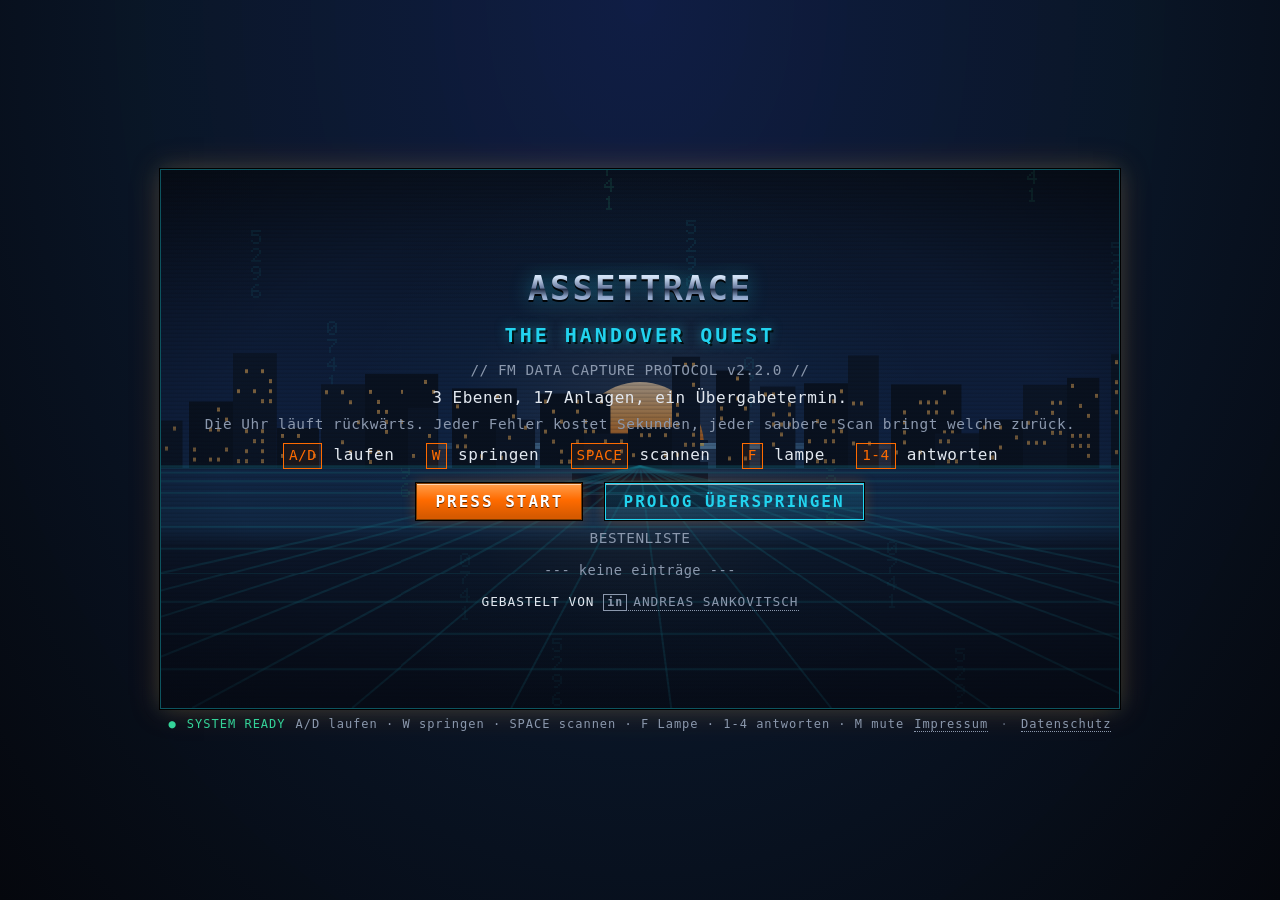
==== index.html @ a07d8568 "feat: Y2K-Restyle — Aufloesung, Fog, Glows, Chrome-Titel, Trance-Sound (2.2.0) Vom 1988- zum 1999-Lo" ====
<!DOCTYPE html>
<html lang="de">
<head>
  <meta charset="UTF-8" />
  <meta name="viewport" content="width=device-width, initial-scale=1.0, maximum-scale=1.0, user-scalable=no" />
  <meta name="description" content="AssetTrace: The Handover Quest - Retro-Arcade zum Handover Gap im Facility Management. Typenschilder, Prüffristen, DIN 276, ESG - gegen die Uhr." />
  <title>AssetTrace: The Handover Quest</title>

  <!-- ══════════════════════════════════════════════════════════════════════
       HIER EINTRAGEN, BEVOR DAS SPIEL ONLINE GEHT
       ──────────────────────────────────────────────────────────────────────
       1. ASSETTRACE_LANDING  Ziel des "ASSETTRACE LIVE ANSEHEN"-Buttons im
          Abschlussbildschirm. Das ist der einzige Conversion-Punkt des ganzen
          Spiels — steht hier die Beispiel-Domain, verpufft die Kampagne.
       2. OG_URL unten        die öffentliche Adresse des Spiels (für Vorschau-
          karten in LinkedIn/Slack/WhatsApp).
       ══════════════════════════════════════════════════════════════════════ -->
  <script>
    window.ASSETTRACE_LANDING = "https://assettrace.example.com";  // ← ÄNDERN
    // Optional: Analytics-Endpunkt, der alle Spielereignisse per POST bekommt.
    // window.ASSETTRACE_API = "https://api.deine-domain.de/v1/game/events";
  </script>

  <!-- Vorschaukarte beim Teilen (LinkedIn, Slack, WhatsApp, X) -->
  <meta property="og:type" content="website" />
  <meta property="og:site_name" content="AssetTrace" />
  <meta property="og:title" content="AssetTrace: The Handover Quest" />
  <meta property="og:description" content="Typenschilder im Dunkeln, verbaute Anlagen, DIN 276 unter Zeitdruck — das Retro-Arcade-Spiel zum Handover Gap im Facility Management." />
  <meta property="og:image" content="og-image.png" />
  <meta property="og:image:width" content="1200" />
  <meta property="og:image:height" content="630" />
  <meta property="og:locale" content="de_DE" />
  <meta name="twitter:card" content="summary_large_image" />
  <meta name="twitter:title" content="AssetTrace: The Handover Quest" />
  <meta name="twitter:description" content="Schaffst du die Übergabe, bevor der Termin dich schafft? 3 Ebenen, 17 Anlagen, eine Uhr, die rückwärts läuft." />
  <meta name="twitter:image" content="og-image.png" />
  <!-- Favicon als Inline-SVG: keine zusätzliche Datei, kein zusätzlicher Request,
       scharf in jeder Größe. Synthwave-Sonne über dem Raster, wie im Titelbild. -->
  <link rel="icon" href="data:image/svg+xml,%3Csvg xmlns='http://www.w3.org/2000/svg' viewBox='0 0 32 32'%3E%3Crect width='32' height='32' rx='6' fill='%230B192C'/%3E%3Cpath d='M6 19a10 10 0 0 1 20 0z' fill='%23FF6B00'/%3E%3Cg fill='%230B192C'%3E%3Crect x='6' y='13' width='20' height='1'/%3E%3Crect x='6' y='15.5' width='20' height='1.5'/%3E%3C/g%3E%3Cg stroke='%2322D3EE' stroke-width='1.4' fill='none'%3E%3Cpath d='M4 22h24'/%3E%3Cpath d='M8 26h4M20 26h4'/%3E%3C/g%3E%3C/svg%3E" />
  <meta name="theme-color" content="#0B192C" />

  <!-- Der Versionsparameter ist nur noch ein Sicherheitsnetz, nicht mehr die
       eigentliche Absicherung: nginx lässt bundle.js und style.css seit v2.0.1 bei
       jedem Aufruf per ETag gegenprüfen (siehe nginx.conf). Vorher waren sie ein
       Jahr lang `immutable` — und genau einmal vergessen, das ?v= mitzuziehen,
       reichte, damit wiederkehrende Besucher dauerhaft die alte Fassung sahen.
       Mitzählen schadet trotzdem nicht: es macht einen Release im Netzwerk-Tab
       sichtbar und umgeht notfalls einen bereits vergifteten Cache-Eintrag. -->
  <link rel="stylesheet" href="style.css?v=2.2.0" />
  <!-- No external fonts: built-in monospace mimics 8-bit terminal feel (zero runtime CDN requests). -->
</head>
<body>
  <!--
    AssetTrace: The Handover Quest  v2.0
    Embeddable, dependency-free retro arcade game (late-90s / Y2K look).

    URL params supported:
      ?utm_source=linkedin&utm_campaign=handover
      ?hs=0       -> reset local highscore
      ?debug=1    -> console event log + window.AssetTrace._dev
      ?api=<url>  -> POST analytics endpoint
  -->

  <div id="at-game-root">
    <div id="at-stage">
      <canvas id="at-canvas" width="960" height="540" aria-label="AssetTrace The Handover Quest game"></canvas>

      <!-- CRT scanline + vignette overlay -->
      <div id="at-crt-overlay" aria-hidden="true"></div>

      <!-- HUD -->
      <div id="at-hud" class="at-hud" aria-live="polite">
        <div class="at-hud-cell"><span class="at-label">EBENE</span><span id="at-level">01/03</span></div>
        <div class="at-hud-cell"><span class="at-label">SCORE</span><span id="at-score">000000</span></div>
        <div class="at-hud-cell"><span class="at-label">DATEN</span><span id="at-data">0/17</span></div>
        <div class="at-hud-cell"><span class="at-label">QUALITÄT</span><span id="at-qual">100%</span></div>
        <div class="at-hud-cell at-hud-cell--time"><span class="at-label">ÜBERGABE IN</span><span id="at-time">0:00</span></div>
      </div>

      <!-- Full-screen overlays (title / briefing / task / report) -->
      <div id="at-overlay" class="at-overlay at-overlay--visible">
        <div class="at-panel" id="at-panel-content"><!-- filled by JS --></div>
      </div>

      <!-- Touch controls (auto-shown on touch devices) -->
      <div id="at-touch" class="at-touch" aria-hidden="true">
        <div class="at-dpad">
          <div class="at-tgroup">
            <button class="at-tbtn" data-key="left" aria-label="Nach links">&#9664;</button>
            <button class="at-tbtn" data-key="right" aria-label="Nach rechts">&#9654;</button>
          </div>
          <div class="at-tgroup">
            <button class="at-tbtn at-tbtn--lamp" data-key="lamp" aria-label="Lampe">&#128161;</button>
            <button class="at-tbtn" data-key="jump" aria-label="Springen">&#9650;</button>
            <button class="at-tbtn at-tbtn--scan" data-key="scan" aria-label="Scannen">SCAN</button>
          </div>
        </div>
      </div>
    </div>

    <div id="at-footer" class="at-footer">
      <span class="at-blink">&#9679;</span>
      <span id="at-status">SYSTEM READY</span>
      <span class="at-footer-hint">A/D laufen &middot; W springen &middot; SPACE scannen &middot; F Lampe &middot; 1-4 antworten &middot; M mute</span>
      <!--
        Pflichtangaben. Die Seite ist trotz Spielcharakter geschäftsmäßig im Sinne
        von § 5 DDG: sie bewirbt ein Produkt, trägt einen CTA auf die Produktseite
        und wertet UTM-Kampagnenparameter aus. Deshalb hier, in der Fußzeile —
        sichtbar in jedem Spielzustand, nicht hinter einem Menü ("ständig verfügbar
        und unmittelbar erreichbar"). Absichtlich NICHT im mobilen Media-Query
        ausgeblendet, anders als die Steuerungshinweise.
      -->
      <span class="at-legal">
        <a href="https://bau-rockstars.de/impressum/" target="_blank" rel="noopener noreferrer">Impressum</a>
        <span class="at-legal-sep">&middot;</span>
        <a href="https://bau-rockstars.de/datenschutzerklaerung/" target="_blank" rel="noopener noreferrer">Datenschutz</a>
      </span>
    </div>
  </div>

  <script src="bundle.js?v=2.2.0"></script>
</body>
</html>
---- style.css ----
/* ============================================================
   AssetTrace: The Handover Quest  -  Y2K / late-90s styling
   Palette: #0B192C / #1E3A8A (deep blues), #FF6B00 (orange),
   chrome gradients, glass panels, thin cyan codec frames
   ============================================================ */

:root {
  --at-bg:        #0B192C;
  --at-bg2:       #1E3A8A;
  --at-orange:    #FF6B00;
  --at-orange-d:  #C24E00;
  --at-cyan:      #22D3EE;
  --at-green:     #34D399;
  --at-red:       #EF4444;
  --at-text:      #E2E8F0;
  --at-dim:       #8b98ad;
  --at-chrome:    linear-gradient(180deg, #ffffff 0%, #cfe0f5 28%, #6d7fa3 48%,
                                  #243049 52%, #8fa5c9 66%, #e8f1ff 100%);
  --at-chamfer:   polygon(6px 0, 100% 0, 100% calc(100% - 6px),
                          calc(100% - 6px) 100%, 0 100%, 0 6px);
  --at-pixel:     Consolas, "DejaVu Sans Mono", "Liberation Mono", Menlo,
                  "Lucida Console", monospace;
}

* { box-sizing: border-box; }

html, body {
  margin: 0;
  padding: 0;
  background: #05070D;
  color: var(--at-text);
  font-family: var(--at-pixel);
  overflow: hidden;
  height: 100%;
  /* The retro pixel look now comes from the real bitmap font on the canvas, so the
     DOM panels are allowed to be smooth and readable instead of hard-aliased. */
  -webkit-font-smoothing: antialiased;
  text-rendering: optimizeLegibility;
  -webkit-tap-highlight-color: transparent;
  user-select: none;
  -webkit-user-select: none;
}

#at-game-root {
  position: fixed;
  inset: 0;
  display: flex;
  flex-direction: column;
  align-items: center;
  justify-content: center;
  gap: 8px;
  padding: 8px;
  background:
    radial-gradient(ellipse at 50% 0%, rgba(30, 58, 138, 0.45) 0%, rgba(11, 25, 44, 0.85) 55%, #05070D 100%);
}

/* ---- Stage / canvas wrapper ---- */
#at-stage {
  position: relative;
  width: min(96vw, 96vh * (480 / 270));
  aspect-ratio: 480 / 270;
  max-width: 960px;
  background: #000;
  border: 1px solid rgba(34, 211, 238, 0.4);
  box-shadow:
    0 0 0 1px #000,
    0 0 28px rgba(255, 107, 0, 0.25),
    0 0 18px rgba(34, 211, 238, 0.15),
    inset 0 0 32px rgba(0, 0, 0, 0.8);
  overflow: hidden;
}

#at-canvas {
  display: block;
  width: 100%;
  height: 100%;
  image-rendering: pixelated;
  image-rendering: crisp-edges;
  background: var(--at-bg);
}

/* CRT scanlines + vignette — late-CRT: finer, gentler, the glow comes from
   the canvas itself now */
#at-crt-overlay {
  position: absolute;
  inset: 0;
  pointer-events: none;
  background:
    repeating-linear-gradient(
      to bottom,
      rgba(0, 0, 0, 0) 0px,
      rgba(0, 0, 0, 0) 2px,
      rgba(0, 0, 0, 0.12) 3px,
      rgba(0, 0, 0, 0.12) 4px
    ),
    radial-gradient(ellipse at center, rgba(0,0,0,0) 62%, rgba(0,0,0,0.45) 100%);
  mix-blend-mode: multiply;
  z-index: 5;
}

/* ---- HUD ---- */
.at-hud {
  position: absolute;
  top: 6px; left: 6px; right: 6px;
  display: flex;
  justify-content: space-between;
  gap: 6px;
  font-size: clamp(9px, 2.3vw, 14px);
  font-weight: bold;
  letter-spacing: 0.5px;
  text-shadow: 1px 1px 0 #000, 0 0 8px rgba(34, 211, 238, 0.35);
  z-index: 6;
  pointer-events: none;
}
.at-hud-cell {
  background: linear-gradient(180deg, rgba(23, 44, 77, 0.85), rgba(9, 18, 34, 0.85));
  border: 1px solid rgba(34, 211, 238, 0.35);
  box-shadow: inset 0 1px 0 rgba(255, 255, 255, 0.14);
  clip-path: var(--at-chamfer);
  padding: 2px 6px;
  display: flex;
  flex-direction: column;
  align-items: center;
  min-width: 52px;
  line-height: 1.1;
}
.at-label { color: var(--at-cyan); font-size: 0.8em; font-weight: normal; }
#at-level, #at-score, #at-data, #at-qual, #at-time { color: var(--at-orange); font-weight: bold; }
.at-hud-cell--time { border-color: var(--at-orange); min-width: 68px; }

/* ---- Overlays (title / win / classification) ---- */
.at-overlay {
  position: absolute;
  inset: 0;
  display: none;
  align-items: center;
  justify-content: center;
  background: rgba(5, 7, 13, 0.86);
  z-index: 8;
  text-align: center;
  padding: 12px;
}
.at-overlay--visible { display: flex; }
/* Titel: der Scrim lässt die animierte Kulisse (Skyline, Sonne, Datenregen)
   durchscheinen — die Panels der Spielzustände bleiben dunkler. */
.at-overlay--title {
  background: linear-gradient(180deg, rgba(6, 11, 22, 0.28), rgba(6, 11, 22, 0.66));
}

.at-panel {
  max-width: 94%;
  font-size: clamp(11px, 2.8vw, 16px);
  line-height: 1.5;
  letter-spacing: 0.5px;
  /* Die Bühne ist starr 16:9, ihre Höhe hängt also an der Breite. Gemessen bei
     500 px Layoutbreite: Bühne 480x270, Panel 425x242 — der Titelinhalt braucht
     313 px. Ohne das hier wurde er oben und unten abgeschnitten, samt Titel und
     Startknopf. Horizontal gibt es keinen Überlauf (nachgemessen), overflow-x
     bleibt trotzdem hidden, damit overflow-y kein Scrollen quer erlaubt. */
  max-height: 100%;
  overflow-y: auto;
  overflow-x: hidden;
  overscroll-behavior: contain;
  min-width: 0;
}
.at-panel--title {
  background: linear-gradient(180deg, rgba(10, 20, 38, 0.72), rgba(6, 12, 24, 0.82));
  border: 1px solid rgba(34, 211, 238, 0.35);
  box-shadow: inset 0 1px 0 rgba(255, 255, 255, 0.10), 0 0 24px rgba(5, 10, 20, 0.6);
  clip-path: var(--at-chamfer);
  padding: 10px 18px;
}
.at-panel h1 {
  font-size: clamp(16px, 5.2vw, 34px);
  margin: 0 0 4px;
  letter-spacing: 2px;
  /* Y2K-Chrome: vertikaler Metallverlauf als Füllung plus wandernder Glanz */
  background-image:
    linear-gradient(110deg, transparent 30%, rgba(255, 255, 255, 0.85) 50%, transparent 70%),
    var(--at-chrome);
  background-size: 300% 100%, 100% 100%;
  background-position: 120% 0, 0 0;
  -webkit-background-clip: text;
  background-clip: text;
  color: transparent;
  filter: drop-shadow(0 2px 0 rgba(0, 0, 0, 0.9)) drop-shadow(0 0 10px rgba(34, 211, 238, 0.35));
  animation: at-chrome-sheen 3.4s linear infinite;
}
@supports not ((-webkit-background-clip: text) or (background-clip: text)) {
  .at-panel h1 { color: var(--at-orange); background: none; filter: none; }
}
.at-panel h2 {
  font-size: clamp(12px, 3.4vw, 20px);
  margin: 6px 0 10px;
  color: var(--at-cyan);
  letter-spacing: 3px;
  text-shadow: 0 0 12px rgba(34, 211, 238, 0.5), 2px 2px 0 #000;
}
.at-panel p { margin: 4px 0; color: var(--at-text); }
.at-panel .at-dim { color: var(--at-dim); font-size: 0.9em; }
.at-panel .at-orange { color: var(--at-orange); }
.at-panel .at-green  { color: var(--at-green); }
.at-panel .at-cyan   { color: var(--at-cyan); }
.at-panel .at-red    { color: var(--at-red); }
.at-panel .at-yellow { color: #FACC15; }
.at-tiny { font-size: 0.85em; line-height: 1.45; }
.at-h1-fail { color: var(--at-red) !important; }

/* Long panels: the content scrolls, the action row stays pinned. Without this the
   "next" button and the CTA slip below the fold of a 16:9 stage on small windows. */
.at-panel--task { max-height: 100%; overflow-y: auto; overscroll-behavior: contain; }
.at-panel--report {
  max-height: 100%;
  display: flex;
  flex-direction: column;
  width: 100%;
}
.at-rep-body {
  flex: 1 1 auto;
  min-height: 0;
  overflow-y: auto;
  overscroll-behavior: contain;
  padding-right: 4px;
}
.at-rep-foot {
  flex: 0 0 auto;
  border-top: 1px solid var(--at-orange-d);
  margin-top: 6px;
  padding-top: 2px;
}
.at-rep-foot .at-btn { margin-top: 8px; }
.at-rep-body::-webkit-scrollbar { width: 6px; }
.at-rep-body::-webkit-scrollbar-thumb { background: var(--at-orange-d); }
.at-rep-body::-webkit-scrollbar-track { background: rgba(255,255,255,0.05); }

.at-keys {
  display: inline-block;
  border: 1px solid var(--at-orange);
  padding: 1px 5px;
  margin: 0 1px;
  color: var(--at-orange);
  background: rgba(255, 107, 0, 0.08);
  font-size: 0.9em;
}

.at-btn {
  font-family: var(--at-pixel);
  font-size: clamp(11px, 3vw, 16px);
  letter-spacing: 2px;
  color: #fff;
  text-shadow: 0 1px 0 rgba(0, 0, 0, 0.6);
  background: linear-gradient(180deg, #FF9E4A 0%, #FF6B00 45%, #D65A00 92%);
  border: 1px solid #7A3A00;
  box-shadow:
    0 0 0 1px #000,
    0 0 14px rgba(255, 107, 0, 0.30),
    inset 0 1px 0 rgba(255, 255, 255, 0.55);
  padding: 8px 18px;
  margin: 10px 6px 0;
  cursor: pointer;
  text-transform: uppercase;
  font-weight: bold;
  transition: filter 0.08s, box-shadow 0.08s;
  text-decoration: none;          /* the CTA is an <a> — no underline */
  display: inline-block;
}
.at-btn:hover {
  filter: brightness(1.18);
  box-shadow:
    0 0 0 1px #000,
    0 0 22px rgba(255, 150, 60, 0.55),
    inset 0 1px 0 rgba(255, 255, 255, 0.6);
}
.at-btn:active { transform: translateY(1px); }
.at-btn--start { animation: at-pulse 1.15s ease-in-out infinite; }
.at-btn--ghost {
  background: linear-gradient(180deg, rgba(34, 211, 238, 0.14), rgba(34, 211, 238, 0.05));
  color: var(--at-cyan);
  text-shadow: none;
  border-color: var(--at-cyan);
}
.at-btn--ghost:hover { filter: brightness(1.3); box-shadow: 0 0 0 1px #000, 0 0 16px rgba(34, 211, 238, 0.4); }

/* ============================================================
   Knowledge-task terminal (DIN 276 / Zähler / Prüffrist / ESG)
   Codec frame: thin cyan border, corner brackets, scan grid
   ============================================================ */
.at-terminal {
  position: relative;
  border: 1px solid rgba(34, 211, 238, 0.45);
  background:
    linear-gradient(180deg, rgba(13, 28, 50, 0.97), rgba(9, 18, 34, 0.97)),
    repeating-linear-gradient(0deg, rgba(34, 211, 238, 0.04) 0 1px, transparent 1px 3px);
  padding: 8px 12px 10px;
  box-shadow: inset 0 1px 0 rgba(255, 255, 255, 0.08);
  text-align: left;
}
.at-terminal::before, .at-terminal::after {
  content: "";
  position: absolute;
  width: 10px; height: 10px;
  border: 2px solid var(--at-cyan);
  filter: drop-shadow(0 0 4px rgba(34, 211, 238, 0.6));
}
.at-terminal::before { top: -2px; left: -2px; border-right: 0; border-bottom: 0; }
.at-terminal::after  { bottom: -2px; right: -2px; border-left: 0; border-top: 0; }
.at-term-head { font-size: 0.85em; margin-bottom: 3px; }
.at-terminal h2 { margin: 2px 0 6px; text-align: left; }
.at-ask { margin: 8px 0 6px !important; color: var(--at-orange) !important; }

/* AI-extracted nameplate fields */
.at-fields {
  display: grid;
  grid-template-columns: 1fr 1fr;
  gap: 1px 14px;
  font-size: 0.9em;
  border-left: 2px solid var(--at-cyan);
  padding-left: 8px;
  margin: 4px 0 6px;
}
.at-fields > div { display: flex; justify-content: space-between; gap: 8px; }

/* answer options */
.at-opts { display: grid; grid-template-columns: 1fr 1fr; gap: 5px; }
.at-opts--2 { grid-template-columns: 1fr 1fr; }
.at-opt {
  font-family: var(--at-pixel);
  font-size: clamp(11px, 2.5vw, 14px);
  text-align: left;
  color: var(--at-text);
  background: rgba(30, 58, 138, 0.35);
  border: 1px solid var(--at-cyan);
  box-shadow: 2px 2px 0 #000;
  padding: 6px 8px;
  cursor: pointer;
  letter-spacing: 0.5px;
}
.at-opt b { color: var(--at-orange); margin-right: 5px; }
.at-opt:hover { background: var(--at-cyan); color: #0B192C; }
.at-opt:hover b { color: #0B192C; }
.at-opt:active { transform: translate(2px, 2px); box-shadow: 0 0 0 #000; }

.at-timer-bar {
  height: 6px; width: 100%;
  background: #1b2a44; margin-top: 8px;
  border: 1px solid var(--at-orange-d);
  overflow: hidden;
}
.at-timer-fill {
  height: 100%; width: 100%;
  /* gloss line over the gradient — the 1999 progress bar */
  background:
    linear-gradient(180deg, rgba(255, 255, 255, 0.55) 0 35%, rgba(255, 255, 255, 0) 35%),
    linear-gradient(90deg, var(--at-orange), var(--at-cyan));
}

/* meter digit rolls */
.at-meter {
  display: flex; align-items: center; gap: 2px;
  margin: 6px 0; justify-content: center;
}
.at-roll {
  background: #0B0F18; color: #E2E8F0;
  border: 1px solid #6b82a8;
  font-size: clamp(14px, 4vw, 22px);
  width: 1.1em; text-align: center;
  box-shadow: inset 0 -3px 6px rgba(0,0,0,0.7), inset 0 3px 4px rgba(255,255,255,0.12);
}
.at-roll--red { background: #7f1d1d; border-color: var(--at-red); }
.at-unit { color: var(--at-cyan); margin-left: 6px; font-size: 0.9em; }

/* inspection sticker */
.at-plate {
  display: inline-flex; flex-direction: column; align-items: center;
  border: 3px solid #0B192C;
  background: repeating-conic-gradient(#FACC15 0% 25%, #f59e0b 0% 50%) 50% / 12px 12px;
  color: #0B192C;
  padding: 4px 14px; margin: 6px auto; border-radius: 50%;
  min-width: 108px;
}
.at-plate-top, .at-plate-bot { font-size: 0.62em; letter-spacing: 0; }
.at-plate-date { font-size: 1.5em; font-weight: bold; letter-spacing: 1px; }

/* the "why" toast — the educational payload */
.at-explain {
  position: relative;
  border: 1px solid rgba(34, 211, 238, 0.45);
  background: linear-gradient(180deg, rgba(13, 28, 50, 0.97), rgba(9, 18, 34, 0.97));
  box-shadow: inset 0 1px 0 rgba(255, 255, 255, 0.08);
  padding: 12px 16px;
  max-width: 30em;
}
.at-explain--ok  { border-color: var(--at-green); }
.at-explain--ok h2 { color: var(--at-green); }
.at-explain--bad { border-color: var(--at-red); }
.at-explain--bad h2 { color: var(--at-red); }

/* ============================================================
   Prologue: manual typing
   ============================================================ */
.at-serial {
  font-size: clamp(18px, 6vw, 34px);
  letter-spacing: 4px;
  background: #000;
  border: 2px solid var(--at-orange);
  padding: 6px 12px;
  margin: 8px auto;
  display: inline-block;
}
.at-serial .at-s-ok   { color: var(--at-green); }
.at-serial .at-s-cur  { color: var(--at-orange); animation: at-blink 0.6s steps(2) infinite; }
.at-serial .at-s-todo { color: #334155; }
.at-shake { animation: at-shake 0.18s linear 2; border-color: var(--at-red) !important; }

/* the nameplate the player copies from — must stay legible at every size */
.at-np {
  display: inline-block;
  background: linear-gradient(160deg, #9aa1ad 0%, #7b828f 55%, #656c78 100%);
  border: 3px solid #4a5058;
  box-shadow: inset 0 0 0 2px #b6bcc6, 3px 3px 0 #000;
  color: #10151f;
  padding: 6px 14px;
  margin: 8px auto 4px;
  text-align: left;
  font-size: 0.95em;
  min-width: 15em;
}
.at-np-brand {
  font-weight: bold; letter-spacing: 1.5px;
  border-bottom: 1px solid #4a5058; margin-bottom: 3px; padding-bottom: 2px;
}
.at-np-row { display: flex; justify-content: space-between; gap: 14px; font-size: 0.9em; }
.at-np-sn {
  margin-top: 4px; padding-top: 3px; border-top: 1px solid #4a5058;
  font-weight: bold; letter-spacing: 3px; font-size: 1.15em;
}

.at-btn--sm { font-size: 0.8em !important; padding: 4px 10px !important; margin-top: 4px !important; }

/* ============================================================
   Kontakt-Credit — bewusst zurückhaltend: kein Button, keine
   Konkurrenz zum eigentlichen CTA. Erst beim Hovern wird er hell.
   ============================================================ */
.at-creditline {
  margin-top: 10px !important;
  font-size: 0.8em;
  color: var(--at-dim);
  letter-spacing: 1px;
}
.at-credit {
  color: var(--at-dim);
  text-decoration: none;
  border-bottom: 1px dotted currentColor;
  padding-bottom: 1px;
  white-space: nowrap;
  transition: color 0.12s;
}
.at-credit:hover, .at-credit:focus-visible {
  color: var(--at-cyan);
  border-bottom-style: solid;
}
/* LinkedIn-Kürzel als kleine Terminal-Kachel statt fremdem Markenlogo */
.at-in {
  display: inline-block;
  border: 1px solid currentColor;
  padding: 0 3px;
  margin-right: 6px;
  font-size: 0.9em;
  line-height: 1.3;
  text-transform: lowercase;
  font-weight: bold;
}
.at-credit:hover .at-in { background: var(--at-cyan); color: #0B192C; }

.at-keypad {
  display: grid; grid-template-columns: repeat(5, 1fr);
  gap: 5px; max-width: 260px; margin: 8px auto 0;
}
.at-key {
  font-family: var(--at-pixel); font-size: 18px; font-weight: bold;
  color: var(--at-orange); background: rgba(11,25,44,0.9);
  border: 2px solid var(--at-orange-d); box-shadow: 2px 2px 0 #000;
  padding: 8px 0; cursor: pointer; touch-action: manipulation;
}
.at-key:active { background: var(--at-orange); color: #0B192C; }

/* ============================================================
   Briefing / level complete / report
   ============================================================ */
.at-brief-grid {
  display: grid; grid-template-columns: repeat(3, 1fr);
  gap: 8px; margin: 10px 0 4px;
  font-size: 0.85em;
  border-top: 1px solid var(--at-orange-d);
  border-bottom: 1px solid var(--at-orange-d);
  padding: 6px 0;
}

.at-rankrow {
  display: flex; align-items: center; justify-content: center; gap: 14px;
  margin: 8px 0;
}
.at-rankmeta { text-align: left; font-size: 0.88em; }
.at-badge {
  display: inline-block; font-weight: bold;
  border: 2px solid currentColor; padding: 0 5px; margin: 0 5px;
  font-size: 0.85em;
}
.at-badge--big {
  font-size: clamp(28px, 9vw, 56px);
  padding: 2px 16px; margin: 0;
  box-shadow: 4px 4px 0 #000;
}
.at-badge--S { color: #FACC15; text-shadow: 0 0 12px rgba(250,204,21,0.8); }
.at-badge--A { color: var(--at-green); }
.at-badge--B { color: var(--at-cyan); }
.at-badge--C { color: var(--at-orange); }
.at-badge--D { color: var(--at-red); }

.at-cats {
  display: grid; grid-template-columns: 1fr 1fr;
  gap: 2px 16px; font-size: 0.88em; text-align: left;
  margin: 4px 0 8px;
}
.at-cat { display: flex; justify-content: space-between; gap: 6px;
  border-bottom: 1px dotted #1f2b44; }
.at-cat-g { font-weight: bold; min-width: 1.6em; text-align: right; }

.at-report-block {
  position: relative;
  border: 1px solid rgba(34, 211, 238, 0.30);
  background: linear-gradient(180deg, rgba(15, 30, 52, 0.75), rgba(10, 20, 38, 0.75));
  box-shadow: inset 0 1px 0 rgba(255, 255, 255, 0.06);
  padding: 6px 10px; margin: 8px 0; text-align: left;
}
.at-report-block--bad { border-color: var(--at-red); }
.at-report-block--sell { border-color: var(--at-cyan); }
.at-list { font-size: 0.88em; line-height: 1.5; max-height: 8em; overflow-y: auto; }
.at-list > div { border-bottom: 1px dotted #1f2b44; }

.at-compare {
  display: flex; align-items: center; justify-content: center;
  gap: 10px; font-size: 0.92em; text-align: center; margin: 8px 0;
}
.at-compare > div { flex: 1; }
.at-arrow { flex: 0 0 auto !important; color: var(--at-orange); font-size: 1.6em; }

.at-initials {
  font-size: clamp(18px, 6vw, 30px);
  letter-spacing: 8px;
  color: var(--at-orange);
  background: #000;
  border: 2px solid var(--at-orange);
  padding: 4px 8px;
  text-align: center;
  width: 5.5em;
  margin: 6px auto;
}
.at-hs-list {
  text-align: left;
  display: inline-block;
  margin-top: 6px;
  font-size: 0.95em;
}
.at-hs-list .at-rank { color: var(--at-cyan); display: inline-block; width: 1.6em; }
.at-hs-list .at-sc { color: var(--at-orange); float: right; }

/* ---- Touch controls ---- */
.at-touch { display: none; }
body.at-touch-device .at-touch {
  display: block;
  position: absolute;
  inset: auto 0 -56px 0;
  height: 56px;
  z-index: 7;
}
.at-dpad {
  position: relative;
  width: 100%; height: 100%;
  display: flex;
  justify-content: space-between;
  align-items: center;
  padding: 0 10px;
}
.at-tbtn {
  font-family: var(--at-pixel);
  font-weight: bold;
  color: var(--at-orange);
  background: rgba(11, 25, 44, 0.82);
  border: 2px solid var(--at-orange-d);
  box-shadow: 2px 2px 0 #000;
  width: 46px; height: 46px;
  font-size: 14px;
  cursor: pointer;
  touch-action: manipulation;
  user-select: none;
}
.at-tbtn:active { background: var(--at-orange); color: #0B192C; }
.at-tgroup { display: flex; gap: 6px; }
.at-tbtn--scan { width: auto; padding: 0 16px; color: var(--at-cyan); border-color: var(--at-cyan); }
.at-tbtn--scan:active { background: var(--at-cyan); color: #0B192C; }
.at-tbtn--lamp { width: 40px; color: #FACC15; border-color: #a16207; }
.at-tbtn--lamp:active { background: #FACC15; color: #0B192C; }

/* ---- Footer ---- */
.at-footer {
  display: flex;
  gap: 10px;
  align-items: center;
  font-size: clamp(9px, 1.9vw, 12px);
  letter-spacing: 1px;
  color: var(--at-dim);
  z-index: 6;
}
#at-status { color: var(--at-green); }
.at-footer-hint { color: var(--at-dim); }

/* Pflichtlinks: leise, aber immer da. Werden bewusst nicht mit dem
   Steuerungshinweis zusammen ausgeblendet — sie müssen ständig erreichbar sein. */
.at-legal { color: var(--at-dim); white-space: nowrap; }
.at-legal a {
  color: var(--at-dim);
  text-decoration: none;
  border-bottom: 1px dotted currentColor;
  transition: color 0.12s;
}
.at-legal a:hover, .at-legal a:focus-visible {
  color: var(--at-cyan);
  border-bottom-style: solid;
}
.at-legal-sep { margin: 0 4px; opacity: 0.6; }
.at-blink {
  color: var(--at-green);
  animation: at-blink 1s steps(2) infinite;
}

@keyframes at-chrome-sheen {
  from { background-position: 120% 0, 0 0; }
  to   { background-position: -220% 0, 0 0; }
}
@keyframes at-pulse {
  0%, 100% { filter: brightness(1); }
  50%      { filter: brightness(1.28); }
}
@keyframes at-blink { 50% { opacity: 0; } }
@keyframes at-shake {
  0%, 100% { transform: translateX(0); }
  25% { transform: translateX(-4px); }
  75% { transform: translateX(4px); }
}

/* Narrow screens: stack the option grid and shrink the HUD */
@media (max-width: 560px) {
  .at-opts, .at-fields, .at-cats { grid-template-columns: 1fr; }
  .at-hud { font-size: 8px; letter-spacing: 0; }
  .at-hud-cell { min-width: 0; padding: 1px 3px; }
  .at-footer-hint { display: none; }
  /* .at-legal bleibt sichtbar — Pflichtangaben müssen ständig erreichbar sein */

  /* Auf der schmalen Bühne zählt jede Zeile: Überschriften und Abstände kleiner,
     damit das Titelpanel möglichst ohne Scrollen hineinpasst. */
  .at-panel { font-size: 11px; line-height: 1.4; }
  .at-panel h1 { font-size: 22px; letter-spacing: 1px; }
  .at-panel h2 { font-size: 14px; margin: 3px 0 5px; }
  .at-panel p { margin: 2px 0; }
  .at-btn { padding: 6px 12px; margin: 6px 3px 0; }
}
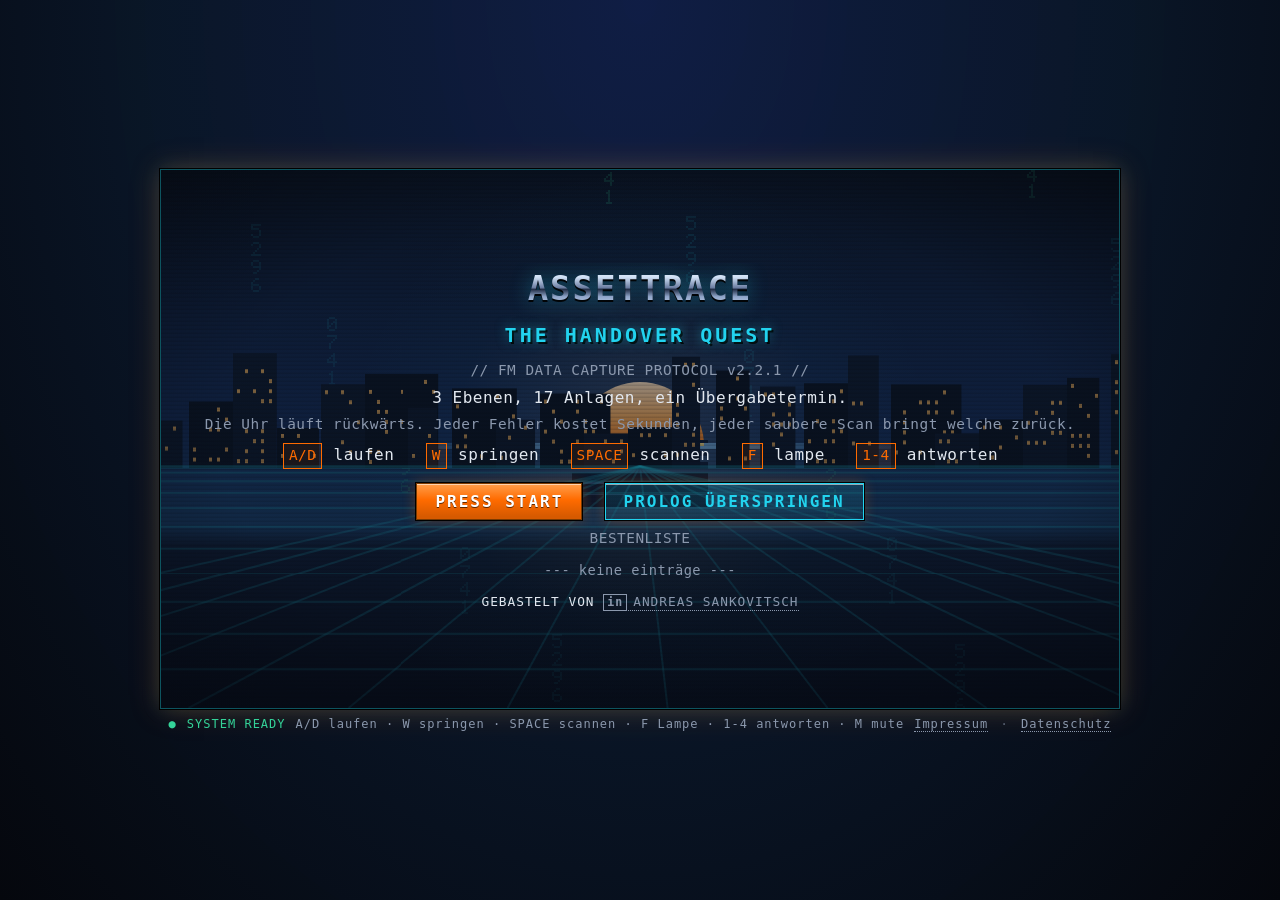
==== commit 0254e868: "feat: In-Game-Welt sichtbar auf 1999 getrimmt (2.2.1) Feedback-Umsetzung: Titelbild sprang, die Spie" ====
--- a/index.html
+++ b/index.html
@@ -46,7 +46,7 @@
        reichte, damit wiederkehrende Besucher dauerhaft die alte Fassung sahen.
        Mitzählen schadet trotzdem nicht: es macht einen Release im Netzwerk-Tab
        sichtbar und umgeht notfalls einen bereits vergifteten Cache-Eintrag. -->
-  <link rel="stylesheet" href="style.css?v=2.2.0" />
+  <link rel="stylesheet" href="style.css?v=2.2.1" />
   <!-- No external fonts: built-in monospace mimics 8-bit terminal feel (zero runtime CDN requests). -->
 </head>
 <body>
@@ -118,6 +118,6 @@
     </div>
   </div>
 
-  <script src="bundle.js?v=2.2.0"></script>
+  <script src="bundle.js?v=2.2.1"></script>
 </body>
 </html>
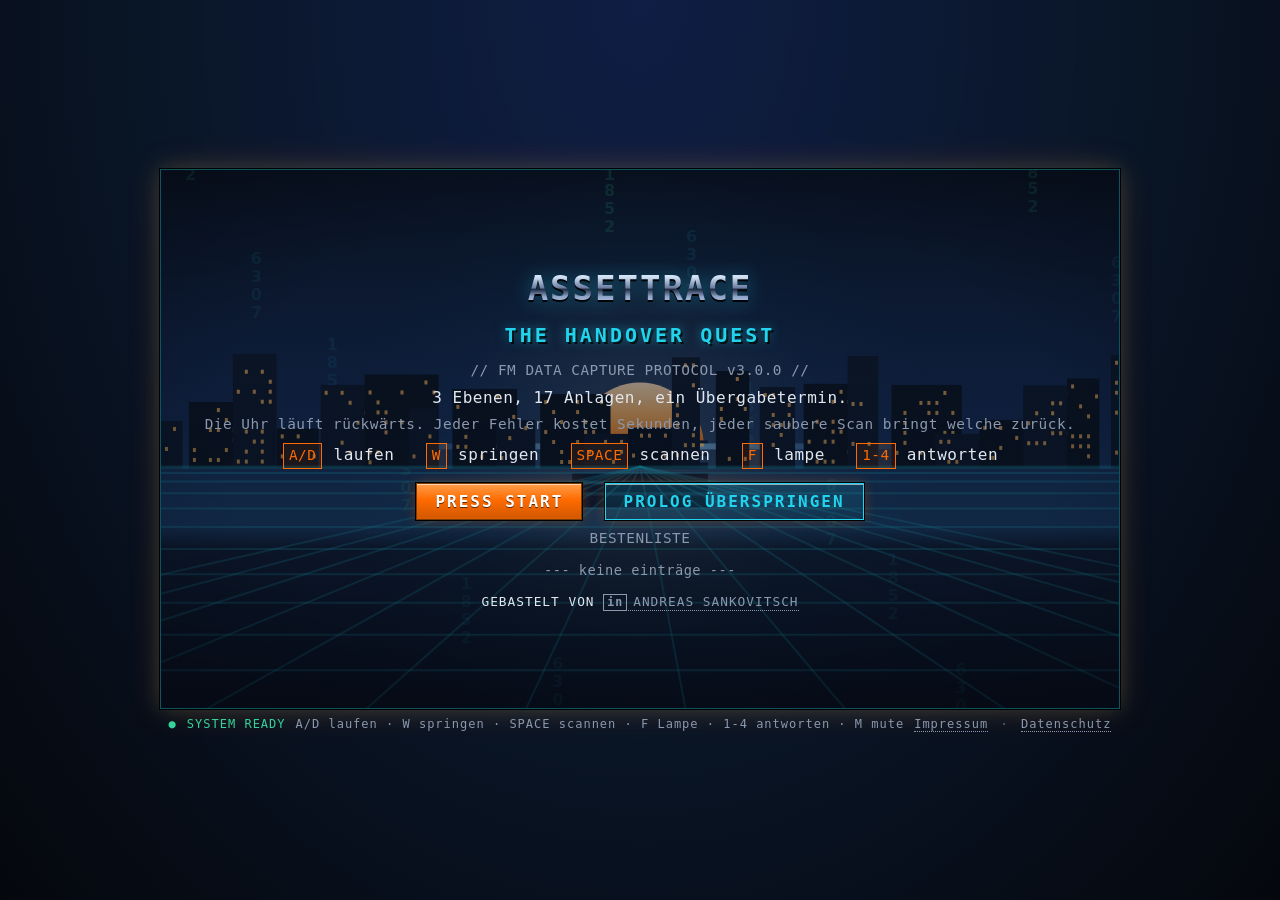
==== commit 4ad95c7f: "feat: v3.0.0 — HD-Re-Skin komplett: Version, README, OG-Karte - Version 3.0.0 (CFG.VERSION, ?v=, Doc" ====
--- a/index.html
+++ b/index.html
@@ -46,7 +46,7 @@
        reichte, damit wiederkehrende Besucher dauerhaft die alte Fassung sahen.
        Mitzählen schadet trotzdem nicht: es macht einen Release im Netzwerk-Tab
        sichtbar und umgeht notfalls einen bereits vergifteten Cache-Eintrag. -->
-  <link rel="stylesheet" href="style.css?v=2.2.1" />
+  <link rel="stylesheet" href="style.css?v=3.0.0" />
   <!-- No external fonts: built-in monospace mimics 8-bit terminal feel (zero runtime CDN requests). -->
 </head>
 <body>
@@ -118,6 +118,6 @@
     </div>
   </div>
 
-  <script src="bundle.js?v=2.2.1"></script>
+  <script src="bundle.js?v=3.0.0"></script>
 </body>
 </html>
--- a/style.css
+++ b/style.css
@@ -74,17 +74,25 @@
   display: block;
   width: 100%;
   height: 100%;
+  background: var(--at-bg);
+}
+
+/* Retro mode (?retro=1): the 2025 pixel look comes back — chunky upscale,
+   full CRT scanlines. HD mode keeps only a whisper of vignette. */
+body.at-retro #at-canvas {
   image-rendering: pixelated;
   image-rendering: crisp-edges;
-  background: var(--at-bg);
-}
-
-/* CRT scanlines + vignette — late-CRT: finer, gentler, the glow comes from
-   the canvas itself now */
+}
+
 #at-crt-overlay {
   position: absolute;
   inset: 0;
   pointer-events: none;
+  background:
+    radial-gradient(ellipse at center, rgba(0,0,0,0) 62%, rgba(0,0,0,0.32) 100%);
+  z-index: 5;
+}
+body.at-retro #at-crt-overlay {
   background:
     repeating-linear-gradient(
       to bottom,
@@ -95,7 +103,6 @@
     ),
     radial-gradient(ellipse at center, rgba(0,0,0,0) 62%, rgba(0,0,0,0.45) 100%);
   mix-blend-mode: multiply;
-  z-index: 5;
 }
 
 /* ---- HUD ---- */
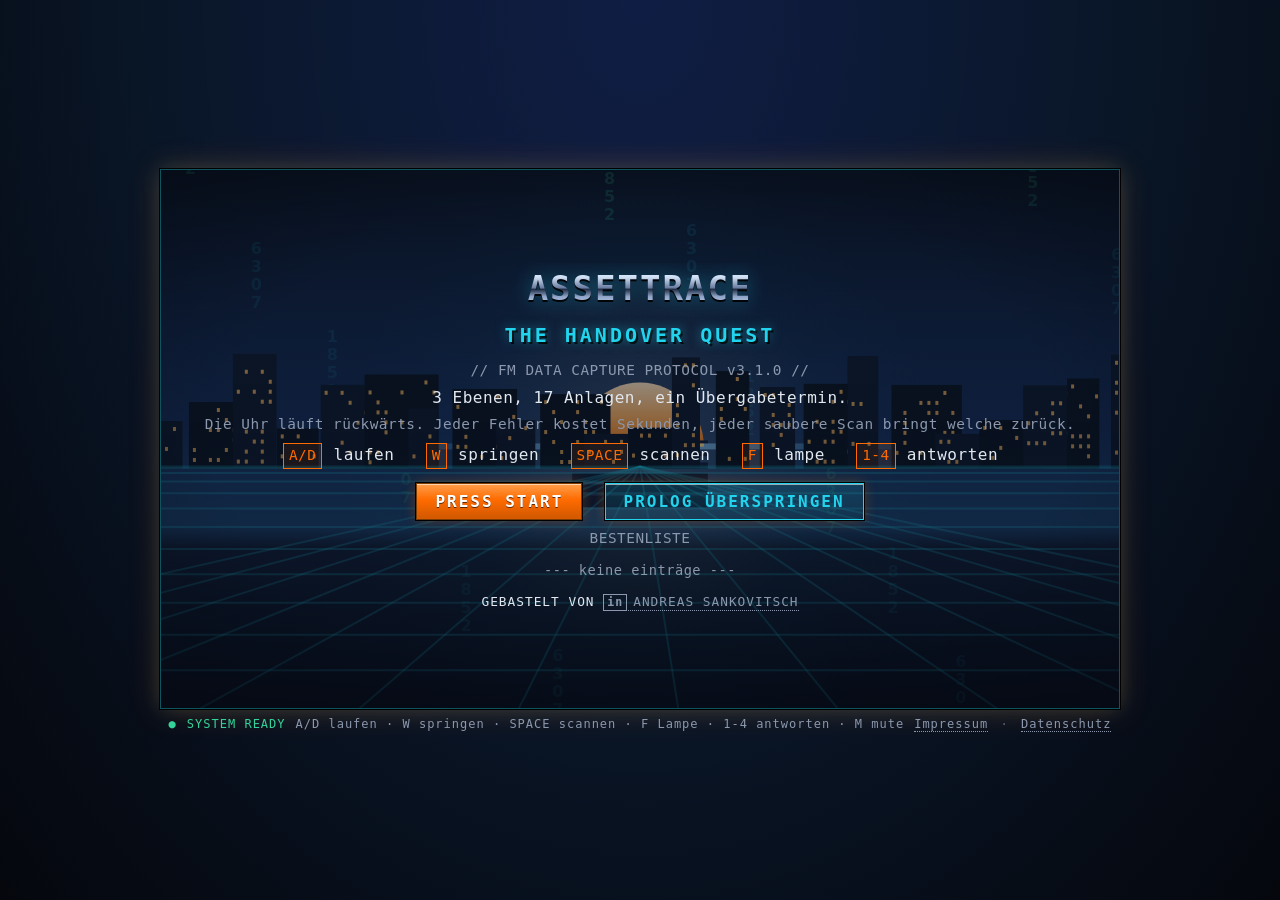
==== commit 7b5f7551: "feat: Stufe 1 Tiefe & Licht — Verankerung, Licht-Pools, Vordergrund-Ebene (3.1.0) H1 Verankerung: - " ====
--- a/index.html
+++ b/index.html
@@ -46,7 +46,7 @@
        reichte, damit wiederkehrende Besucher dauerhaft die alte Fassung sahen.
        Mitzählen schadet trotzdem nicht: es macht einen Release im Netzwerk-Tab
        sichtbar und umgeht notfalls einen bereits vergifteten Cache-Eintrag. -->
-  <link rel="stylesheet" href="style.css?v=3.0.0" />
+  <link rel="stylesheet" href="style.css?v=3.1.0" />
   <!-- No external fonts: built-in monospace mimics 8-bit terminal feel (zero runtime CDN requests). -->
 </head>
 <body>
@@ -118,6 +118,6 @@
     </div>
   </div>
 
-  <script src="bundle.js?v=3.0.0"></script>
+  <script src="bundle.js?v=3.1.0"></script>
 </body>
 </html>
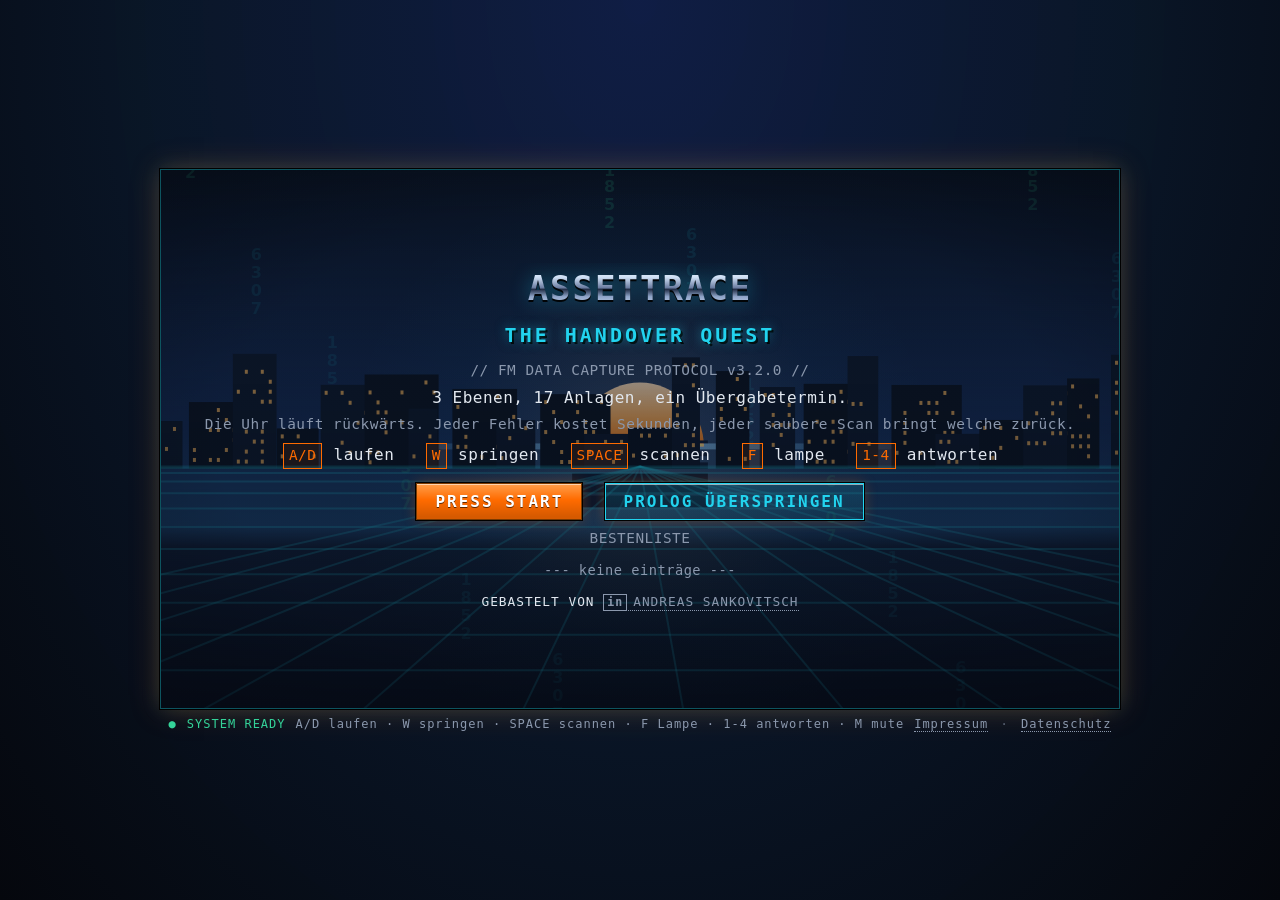
==== commit 7b3ee3f7: "feat: Dynamische Licht-Engine, Materialtexturen und dichtere Kulisse (3.2.0) - Lightmap (240x135) mi" ====
--- a/index.html
+++ b/index.html
@@ -46,7 +46,7 @@
        reichte, damit wiederkehrende Besucher dauerhaft die alte Fassung sahen.
        Mitzählen schadet trotzdem nicht: es macht einen Release im Netzwerk-Tab
        sichtbar und umgeht notfalls einen bereits vergifteten Cache-Eintrag. -->
-  <link rel="stylesheet" href="style.css?v=3.1.0" />
+  <link rel="stylesheet" href="style.css?v=3.2.0" />
   <!-- No external fonts: built-in monospace mimics 8-bit terminal feel (zero runtime CDN requests). -->
 </head>
 <body>
@@ -118,6 +118,6 @@
     </div>
   </div>
 
-  <script src="bundle.js?v=3.1.0"></script>
+  <script src="bundle.js?v=3.2.0"></script>
 </body>
 </html>
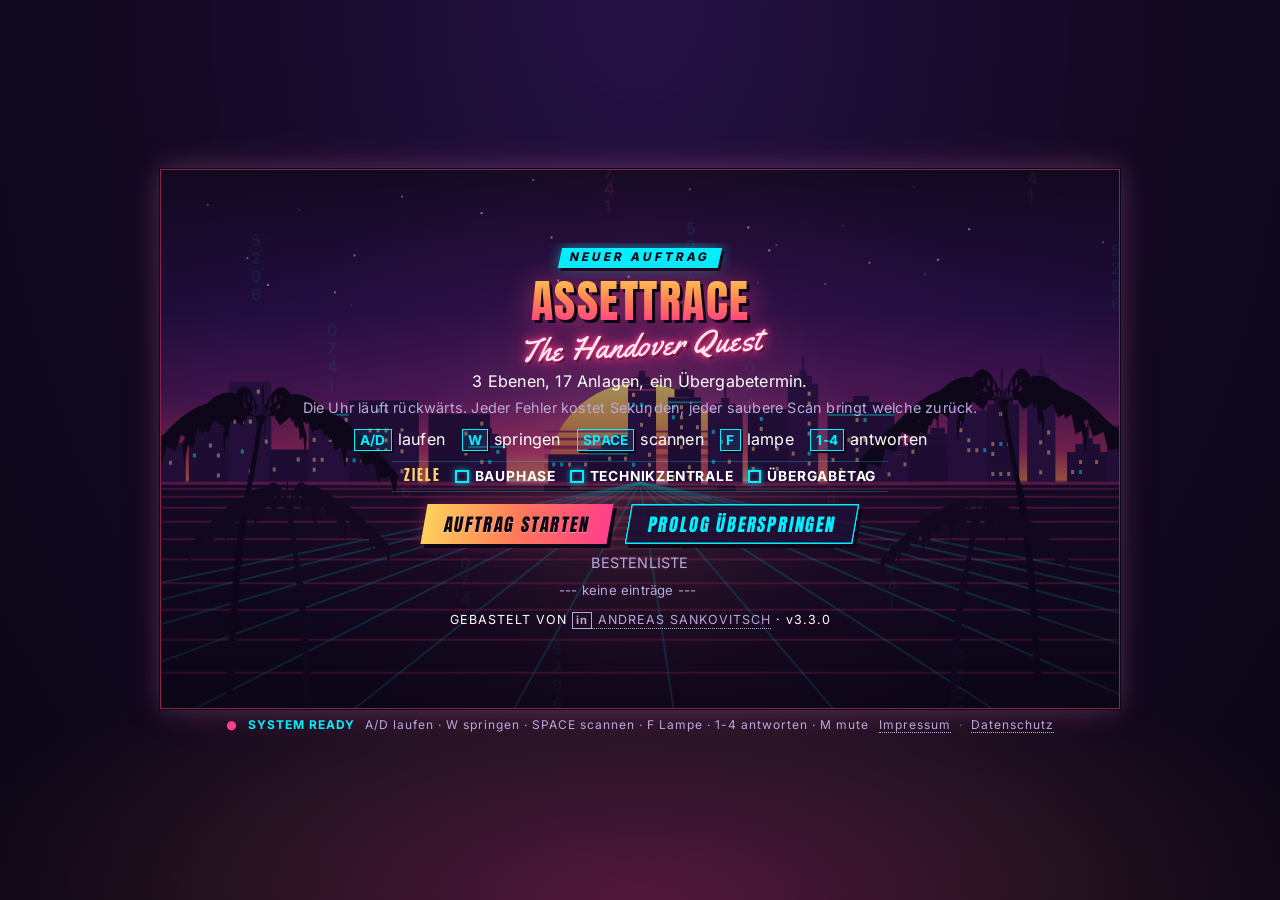
==== commit d7b391d2: "feat: Sunset-Neon-Re-Skin — Palette, lokale Fonts, Ziele, QR-Belohnung (3.3.0) Reiner Look-Umbau, Ga" ====
--- a/index.html
+++ b/index.html
@@ -35,9 +35,9 @@
   <meta name="twitter:description" content="Schaffst du die Übergabe, bevor der Termin dich schafft? 3 Ebenen, 17 Anlagen, eine Uhr, die rückwärts läuft." />
   <meta name="twitter:image" content="og-image.png" />
   <!-- Favicon als Inline-SVG: keine zusätzliche Datei, kein zusätzlicher Request,
-       scharf in jeder Größe. Synthwave-Sonne über dem Raster, wie im Titelbild. -->
-  <link rel="icon" href="data:image/svg+xml,%3Csvg xmlns='http://www.w3.org/2000/svg' viewBox='0 0 32 32'%3E%3Crect width='32' height='32' rx='6' fill='%230B192C'/%3E%3Cpath d='M6 19a10 10 0 0 1 20 0z' fill='%23FF6B00'/%3E%3Cg fill='%230B192C'%3E%3Crect x='6' y='13' width='20' height='1'/%3E%3Crect x='6' y='15.5' width='20' height='1.5'/%3E%3C/g%3E%3Cg stroke='%2322D3EE' stroke-width='1.4' fill='none'%3E%3Cpath d='M4 22h24'/%3E%3Cpath d='M8 26h4M20 26h4'/%3E%3C/g%3E%3C/svg%3E" />
-  <meta name="theme-color" content="#0B192C" />
+       scharf in jeder Größe. Sunset-Sonne über dem Neon-Raster, wie im Titelbild. -->
+  <link rel="icon" href="data:image/svg+xml,%3Csvg xmlns='http://www.w3.org/2000/svg' viewBox='0 0 32 32'%3E%3Cdefs%3E%3ClinearGradient id='s' x1='0' y1='0' x2='0' y2='1'%3E%3Cstop offset='0' stop-color='%23FFD15C'/%3E%3Cstop offset='1' stop-color='%23FF3E8A'/%3E%3C/linearGradient%3E%3C/defs%3E%3Crect width='32' height='32' rx='6' fill='%23140A24'/%3E%3Cpath d='M6 19a10 10 0 0 1 20 0z' fill='url(%23s)'/%3E%3Cg fill='%23140A24'%3E%3Crect x='6' y='13' width='20' height='1'/%3E%3Crect x='6' y='15.5' width='20' height='1.5'/%3E%3C/g%3E%3Cg stroke='%2300F0FF' stroke-width='1.4' fill='none'%3E%3Cpath d='M4 22h24'/%3E%3Cpath d='M8 26h4M20 26h4'/%3E%3C/g%3E%3C/svg%3E" />
+  <meta name="theme-color" content="#140A24" />
 
   <!-- Der Versionsparameter ist nur noch ein Sicherheitsnetz, nicht mehr die
        eigentliche Absicherung: nginx lässt bundle.js und style.css seit v2.0.1 bei
@@ -46,13 +46,16 @@
        reichte, damit wiederkehrende Besucher dauerhaft die alte Fassung sahen.
        Mitzählen schadet trotzdem nicht: es macht einen Release im Netzwerk-Tab
        sichtbar und umgeht notfalls einen bereits vergifteten Cache-Eintrag. -->
-  <link rel="stylesheet" href="style.css?v=3.2.0" />
-  <!-- No external fonts: built-in monospace mimics 8-bit terminal feel (zero runtime CDN requests). -->
+  <link rel="stylesheet" href="style.css?v=3.3.0" />
+  <!-- Schriften liegen lokal unter fonts/ (keine CDN-Requests, CSP font-src 'self').
+       Preload nur für die zwei, die schon auf dem Titelbild gebraucht werden. -->
+  <link rel="preload" href="fonts/anton-latin.woff2" as="font" type="font/woff2" crossorigin />
+  <link rel="preload" href="fonts/inter-latin-var.woff2" as="font" type="font/woff2" crossorigin />
 </head>
 <body>
   <!--
-    AssetTrace: The Handover Quest  v2.0
-    Embeddable, dependency-free retro arcade game (late-90s / Y2K look).
+    AssetTrace: The Handover Quest  v3.3
+    Embeddable, dependency-free arcade game ("Sunset Neon" look, ?retro=1 for pixels).
 
     URL params supported:
       ?utm_source=linkedin&utm_campaign=handover
@@ -118,6 +121,6 @@
     </div>
   </div>
 
-  <script src="bundle.js?v=3.2.0"></script>
+  <script src="bundle.js?v=3.3.0"></script>
 </body>
 </html>
--- a/style.css
+++ b/style.css
@@ -1,25 +1,70 @@
 /* ============================================================
-   AssetTrace: The Handover Quest  -  Y2K / late-90s styling
-   Palette: #0B192C / #1E3A8A (deep blues), #FF6B00 (orange),
-   chrome gradients, glass panels, thin cyan codec frames
+   AssetTrace: The Handover Quest  -  "Sunset Neon" styling (v3.3)
+   Miami-Sonnenuntergang / Synthwave: Nachtviolett als Basis,
+   Sunset-Verlauf (Gold → Koralle → Pink) für Titel und Buttons,
+   Neon-Cyan für HUD, Rahmen und alles, was "scannt".
+   Nur Optik — jede Klasse/ID, die bundle.js setzt, bleibt erhalten.
    ============================================================ */
 
+/* ---- Schriften: lokal gehostet (CSP font-src 'self', DSGVO) — siehe fonts/README.md ---- */
+@font-face {
+  font-family: "Anton";
+  font-style: normal;
+  font-weight: 400;
+  font-display: swap;
+  src: url("fonts/anton-latin.woff2") format("woff2");
+}
+@font-face {
+  font-family: "Inter";
+  font-style: normal;
+  font-weight: 400 800;
+  font-display: swap;
+  src: url("fonts/inter-latin-var.woff2") format("woff2");
+}
+@font-face {
+  font-family: "Yellowtail";
+  font-style: normal;
+  font-weight: 400;
+  font-display: swap;
+  src: url("fonts/yellowtail-latin.woff2") format("woff2");
+}
+
 :root {
-  --at-bg:        #0B192C;
-  --at-bg2:       #1E3A8A;
-  --at-orange:    #FF6B00;
-  --at-orange-d:  #C24E00;
-  --at-cyan:      #22D3EE;
-  --at-green:     #34D399;
-  --at-red:       #EF4444;
-  --at-text:      #E2E8F0;
-  --at-dim:       #8b98ad;
-  --at-chrome:    linear-gradient(180deg, #ffffff 0%, #cfe0f5 28%, #6d7fa3 48%,
-                                  #243049 52%, #8fa5c9 66%, #e8f1ff 100%);
-  --at-chamfer:   polygon(6px 0, 100% 0, 100% calc(100% - 6px),
-                          calc(100% - 6px) 100%, 0 100%, 0 6px);
+  /* Basis */
+  --at-bg:        #140A24;   /* Nachtviolett */
+  --at-bg2:       #1E1035;   /* Indigo für Karten/Panels */
+  --at-bg3:       #3A1D6E;
+  --at-ink:       #0D0618;   /* harter Schlagschatten */
+  /* Sunset */
+  --at-gold:      #FFD15C;
+  --at-coral:     #FF7A59;
+  --at-pink:      #FF3E8A;
+  /* Neon / Status */
+  --at-cyan:      #00F0FF;
+  --at-green:     #3DFFB0;
+  --at-red:       #FF4D5E;
+  --at-yellow:    #FFD15C;
+  --at-text:      #FFFFFF;
+  --at-dim:       #B9A8DB;
+  /* Alias aus v3.2: "orange" war die Akzentfarbe für Werte — jetzt Koralle */
+  --at-orange:    var(--at-coral);
+  --at-orange-d:  #A8366F;
+
+  --at-sunset:    linear-gradient(180deg, #FFD15C 0%, #FF9A4F 38%, #FF7A59 55%, #FF3E8A 100%);
+  --at-sunset-x:  linear-gradient(90deg, #FFD15C 0%, #FF7A59 50%, #FF3E8A 100%);
+  --at-frame:     linear-gradient(135deg, #FFD15C, #FF3E8A 55%, #00F0FF);
+
+  --at-display:   "Anton", Impact, "Arial Narrow Bold", "Helvetica Neue", sans-serif;
+  --at-ui:        "Inter", "Segoe UI", system-ui, -apple-system, "Helvetica Neue", Arial, sans-serif;
+  --at-script:    "Yellowtail", "Brush Script MT", cursive;
   --at-pixel:     Consolas, "DejaVu Sans Mono", "Liberation Mono", Menlo,
                   "Lucida Console", monospace;
+
+  --at-outline:   1.5px 0 0 var(--at-ink), -1.5px 0 0 var(--at-ink),
+                  0 1.5px 0 var(--at-ink), 0 -1.5px 0 var(--at-ink),
+                  1.5px 1.5px 0 var(--at-ink), -1.5px 1.5px 0 var(--at-ink),
+                  1.5px -1.5px 0 var(--at-ink), -1.5px -1.5px 0 var(--at-ink),
+                  2.5px 2.5px 0 var(--at-ink);
 }
 
 * { box-sizing: border-box; }
@@ -27,19 +72,19 @@
 html, body {
   margin: 0;
   padding: 0;
-  background: #05070D;
+  background: #0A0514;
   color: var(--at-text);
-  font-family: var(--at-pixel);
+  font-family: var(--at-ui);
   overflow: hidden;
   height: 100%;
-  /* The retro pixel look now comes from the real bitmap font on the canvas, so the
-     DOM panels are allowed to be smooth and readable instead of hard-aliased. */
   -webkit-font-smoothing: antialiased;
   text-rendering: optimizeLegibility;
   -webkit-tap-highlight-color: transparent;
   user-select: none;
   -webkit-user-select: none;
 }
+/* ?retro=1: der Arcade-Gag bekommt auch seine Terminal-Schrift zurück */
+body.at-retro { font-family: var(--at-pixel); }
 
 #at-game-root {
   position: fixed;
@@ -51,7 +96,8 @@
   gap: 8px;
   padding: 8px;
   background:
-    radial-gradient(ellipse at 50% 0%, rgba(30, 58, 138, 0.45) 0%, rgba(11, 25, 44, 0.85) 55%, #05070D 100%);
+    radial-gradient(ellipse 80% 45% at 50% 100%, rgba(255, 62, 138, 0.28) 0%, rgba(255, 122, 89, 0.10) 40%, transparent 70%),
+    radial-gradient(ellipse at 50% 0%, rgba(58, 29, 110, 0.55) 0%, rgba(20, 10, 36, 0.9) 55%, #0A0514 100%);
 }
 
 /* ---- Stage / canvas wrapper ---- */
@@ -61,11 +107,11 @@
   aspect-ratio: 480 / 270;
   max-width: 960px;
   background: #000;
-  border: 1px solid rgba(34, 211, 238, 0.4);
+  border: 1px solid rgba(255, 62, 138, 0.55);
   box-shadow:
-    0 0 0 1px #000,
-    0 0 28px rgba(255, 107, 0, 0.25),
-    0 0 18px rgba(34, 211, 238, 0.15),
+    0 0 0 1px var(--at-ink),
+    0 0 32px rgba(255, 62, 138, 0.28),
+    0 0 18px rgba(0, 240, 255, 0.14),
     inset 0 0 32px rgba(0, 0, 0, 0.8);
   overflow: hidden;
 }
@@ -89,7 +135,7 @@
   inset: 0;
   pointer-events: none;
   background:
-    radial-gradient(ellipse at center, rgba(0,0,0,0) 62%, rgba(0,0,0,0.32) 100%);
+    radial-gradient(ellipse at center, rgba(0,0,0,0) 62%, rgba(13,6,24,0.36) 100%);
   z-index: 5;
 }
 body.at-retro #at-crt-overlay {
@@ -105,7 +151,8 @@
   mix-blend-mode: multiply;
 }
 
-/* ---- HUD ---- */
+/* ---- HUD: kein Kasten-Look mehr — dicke Ziffern mit harter Kontur,
+        lesbar auf jedem Hintergrund, wie eine Spiel-Anzeige über dem Bild ---- */
 .at-hud {
   position: absolute;
   top: 6px; left: 6px; right: 6px;
@@ -113,27 +160,48 @@
   justify-content: space-between;
   gap: 6px;
   font-size: clamp(9px, 2.3vw, 14px);
-  font-weight: bold;
-  letter-spacing: 0.5px;
-  text-shadow: 1px 1px 0 #000, 0 0 8px rgba(34, 211, 238, 0.35);
   z-index: 6;
   pointer-events: none;
 }
 .at-hud-cell {
-  background: linear-gradient(180deg, rgba(23, 44, 77, 0.85), rgba(9, 18, 34, 0.85));
-  border: 1px solid rgba(34, 211, 238, 0.35);
-  box-shadow: inset 0 1px 0 rgba(255, 255, 255, 0.14);
-  clip-path: var(--at-chamfer);
-  padding: 2px 6px;
+  background: linear-gradient(90deg, rgba(13, 6, 24, 0.70), rgba(13, 6, 24, 0.25));
+  border-left: 2px solid var(--at-cyan);
+  box-shadow: -4px 0 10px -6px rgba(0, 240, 255, 0.8);
+  padding: 1px 8px 2px 6px;
   display: flex;
   flex-direction: column;
-  align-items: center;
+  align-items: flex-start;
   min-width: 52px;
-  line-height: 1.1;
-}
-.at-label { color: var(--at-cyan); font-size: 0.8em; font-weight: normal; }
-#at-level, #at-score, #at-data, #at-qual, #at-time { color: var(--at-orange); font-weight: bold; }
-.at-hud-cell--time { border-color: var(--at-orange); min-width: 68px; }
+  line-height: 1.05;
+}
+.at-label {
+  color: var(--at-cyan);
+  font-family: var(--at-ui);
+  font-size: 0.68em;
+  font-weight: 800;
+  letter-spacing: 1.2px;
+  text-shadow: 0 1px 0 var(--at-ink);
+}
+#at-level, #at-score, #at-data, #at-qual, #at-time {
+  font-family: var(--at-display);
+  font-weight: 400;
+  font-size: 1.32em;
+  letter-spacing: 1px;
+  color: var(--at-text);
+  text-shadow: var(--at-outline);
+}
+#at-score { color: var(--at-green); }        /* Spiel-"Geld": Punkte in Neon-Grün */
+#at-level { color: var(--at-gold); }
+.at-hud-cell--time {
+  border-left-color: var(--at-pink);
+  box-shadow: -4px 0 10px -6px rgba(255, 62, 138, 0.9);
+  min-width: 68px;
+  align-items: flex-end;
+}
+.at-hud-cell--time .at-label { color: var(--at-pink); }
+#at-time { font-size: 1.5em; }
+body.at-retro #at-level, body.at-retro #at-score, body.at-retro #at-data,
+body.at-retro #at-qual, body.at-retro #at-time { font-family: var(--at-pixel); font-weight: bold; font-size: 1em; }
 
 /* ---- Overlays (title / win / classification) ---- */
 .at-overlay {
@@ -142,28 +210,27 @@
   display: none;
   align-items: center;
   justify-content: center;
-  background: rgba(5, 7, 13, 0.86);
+  background: rgba(13, 6, 24, 0.86);
   z-index: 8;
   text-align: center;
   padding: 12px;
 }
 .at-overlay--visible { display: flex; }
-/* Titel: der Scrim lässt die animierte Kulisse (Skyline, Sonne, Datenregen)
+/* Titel: der Scrim lässt die animierte Kulisse (Sonne, Palmen, Skyline)
    durchscheinen — die Panels der Spielzustände bleiben dunkler. */
 .at-overlay--title {
-  background: linear-gradient(180deg, rgba(6, 11, 22, 0.28), rgba(6, 11, 22, 0.66));
+  background: linear-gradient(180deg, rgba(20, 10, 36, 0.22), rgba(13, 6, 24, 0.62));
 }
 
 .at-panel {
   max-width: 94%;
   font-size: clamp(11px, 2.8vw, 16px);
   line-height: 1.5;
-  letter-spacing: 0.5px;
-  /* Die Bühne ist starr 16:9, ihre Höhe hängt also an der Breite. Gemessen bei
-     500 px Layoutbreite: Bühne 480x270, Panel 425x242 — der Titelinhalt braucht
-     313 px. Ohne das hier wurde er oben und unten abgeschnitten, samt Titel und
-     Startknopf. Horizontal gibt es keinen Überlauf (nachgemessen), overflow-x
-     bleibt trotzdem hidden, damit overflow-y kein Scrollen quer erlaubt. */
+  letter-spacing: 0.2px;
+  /* Die Bühne ist starr 16:9, ihre Höhe hängt also an der Breite. Ohne max-height
+     wurde der Titelinhalt auf schmalen Bühnen oben und unten abgeschnitten, samt
+     Titel und Startknopf. overflow-x bleibt hidden, damit overflow-y kein
+     Scrollen quer erlaubt. */
   max-height: 100%;
   overflow-y: auto;
   overflow-x: hidden;
@@ -171,51 +238,140 @@
   min-width: 0;
 }
 .at-panel--title {
-  background: linear-gradient(180deg, rgba(10, 20, 38, 0.72), rgba(6, 12, 24, 0.82));
-  border: 1px solid rgba(34, 211, 238, 0.35);
-  box-shadow: inset 0 1px 0 rgba(255, 255, 255, 0.10), 0 0 24px rgba(5, 10, 20, 0.6);
-  clip-path: var(--at-chamfer);
-  padding: 10px 18px;
+  background: linear-gradient(180deg, rgba(30, 16, 53, 0.80), rgba(20, 10, 36, 0.88));
+  border: 1px solid transparent;
+  border-image: var(--at-frame) 1;
+  box-shadow: 0 0 28px rgba(255, 62, 138, 0.25), 0 0 24px rgba(13, 6, 24, 0.6);
+  padding: 10px 20px 12px;
 }
 .at-panel h1 {
-  font-size: clamp(16px, 5.2vw, 34px);
-  margin: 0 0 4px;
-  letter-spacing: 2px;
-  /* Y2K-Chrome: vertikaler Metallverlauf als Füllung plus wandernder Glanz */
-  background-image:
-    linear-gradient(110deg, transparent 30%, rgba(255, 255, 255, 0.85) 50%, transparent 70%),
-    var(--at-chrome);
-  background-size: 300% 100%, 100% 100%;
-  background-position: 120% 0, 0 0;
+  font-family: var(--at-display);
+  font-weight: 400;
+  font-size: clamp(22px, 6.4vw, 46px);
+  line-height: 1.02;
+  /* padding-top: background-clip:text färbt nur innerhalb der Box — ohne Luft
+     oben verschwanden die Ü-Punkte ("UBERGABE") */
+  padding: 0.14em 0.06em 0.02em;
+  margin: 0 0 2px;
+  letter-spacing: 1.5px;
+  text-transform: uppercase;
+  background-image: var(--at-sunset);
   -webkit-background-clip: text;
   background-clip: text;
   color: transparent;
-  filter: drop-shadow(0 2px 0 rgba(0, 0, 0, 0.9)) drop-shadow(0 0 10px rgba(34, 211, 238, 0.35));
-  animation: at-chrome-sheen 3.4s linear infinite;
+  filter: drop-shadow(3px 3px 0 var(--at-ink)) drop-shadow(0 0 14px rgba(255, 62, 138, 0.45));
 }
 @supports not ((-webkit-background-clip: text) or (background-clip: text)) {
-  .at-panel h1 { color: var(--at-orange); background: none; filter: none; }
+  .at-panel h1 { color: var(--at-coral); background: none; }
 }
 .at-panel h2 {
-  font-size: clamp(12px, 3.4vw, 20px);
-  margin: 6px 0 10px;
+  font-family: var(--at-display);
+  font-weight: 400;
+  font-size: clamp(14px, 3.8vw, 24px);
+  margin: 6px 0 8px;
   color: var(--at-cyan);
-  letter-spacing: 3px;
-  text-shadow: 0 0 12px rgba(34, 211, 238, 0.5), 2px 2px 0 #000;
+  letter-spacing: 1.5px;
+  text-transform: uppercase;
+  text-shadow: 2px 2px 0 var(--at-ink), 0 0 14px rgba(0, 240, 255, 0.45);
 }
 .at-panel p { margin: 4px 0; color: var(--at-text); }
 .at-panel .at-dim { color: var(--at-dim); font-size: 0.9em; }
-.at-panel .at-orange { color: var(--at-orange); }
+.at-panel .at-orange { color: var(--at-coral); font-weight: 700; }
 .at-panel .at-green  { color: var(--at-green); }
 .at-panel .at-cyan   { color: var(--at-cyan); }
 .at-panel .at-red    { color: var(--at-red); }
-.at-panel .at-yellow { color: #FACC15; }
+.at-panel .at-yellow { color: var(--at-yellow); }
 .at-tiny { font-size: 0.85em; line-height: 1.45; }
-.at-h1-fail { color: var(--at-red) !important; }
+.at-h1-fail {
+  background-image: linear-gradient(180deg, #FF9AA4 0%, var(--at-red) 60%, #B3123A 100%) !important;
+}
+
+/* "NEUER AUFTRAG" — schräges Cyan-Etikett über dem Titel */
+.at-kicker {
+  display: inline-block;
+  font-family: var(--at-ui);
+  font-weight: 800;
+  font-size: 0.74em;
+  letter-spacing: 3px;
+  text-transform: uppercase;
+  color: var(--at-ink) !important;
+  background: var(--at-cyan);
+  padding: 1px 10px;
+  margin: 2px 0 4px !important;
+  transform: skewX(-12deg);
+  box-shadow: 3px 3px 0 var(--at-ink), 0 0 14px rgba(0, 240, 255, 0.55);
+}
+.at-kicker--bad { background: var(--at-red); box-shadow: 3px 3px 0 var(--at-ink), 0 0 14px rgba(255, 77, 94, 0.55); }
+.at-kicker--good { background: var(--at-green); box-shadow: 3px 3px 0 var(--at-ink), 0 0 14px rgba(61, 255, 176, 0.55); }
+
+/* Tastatur-Hinweise sind auf Touch-Geräten nutzlos und kosten auf der
+   kleinen Hochformat-Bühne die Zeilen, die der Startknopf braucht */
+body.at-touch-device .at-keyhint { display: none; }
+
+/* Neon-Schreibschrift — nur Deko, nie für Information */
+.at-script {
+  font-family: var(--at-script);
+  font-size: clamp(18px, 4.6vw, 32px);
+  line-height: 1.1;
+  margin: 0 0 6px !important;
+  color: #FFE6F1 !important;
+  letter-spacing: 0.5px;
+  transform: rotate(-3deg);
+  text-shadow: 0 0 4px #FF3E8A, 0 0 12px #FF3E8A, 0 0 24px rgba(255, 62, 138, 0.7), 2px 2px 0 var(--at-ink);
+}
+body.at-retro .at-script { font-family: var(--at-pixel); font-size: 1em; transform: none; }
+
+/* Ziele (= die 3 Ebenen) mit Neon-Checkboxen — reine Anzeige */
+.at-goals {
+  display: inline-flex;
+  flex-wrap: wrap;
+  justify-content: center;
+  align-items: center;
+  gap: 4px 14px;
+  margin: 6px 0 2px;
+  padding: 4px 12px;
+  border-top: 1px solid rgba(0, 240, 255, 0.25);
+  border-bottom: 1px solid rgba(0, 240, 255, 0.25);
+  font-size: 0.86em;
+}
+.at-goals-h {
+  margin: 0 !important;
+  font-family: var(--at-display);
+  letter-spacing: 2px;
+  color: var(--at-gold) !important;
+}
+.at-goal {
+  display: inline-flex;
+  align-items: center;
+  gap: 6px;
+  font-weight: 700;
+  letter-spacing: 0.8px;
+  color: var(--at-text);
+}
+.at-check {
+  position: relative;
+  width: 1em; height: 1em;
+  border: 2px solid var(--at-cyan);
+  box-shadow: 0 0 6px rgba(0, 240, 255, 0.6), inset 0 0 4px rgba(0, 240, 255, 0.35);
+  flex: 0 0 auto;
+}
+.at-goal--done { color: var(--at-dim); text-decoration: line-through; text-decoration-color: var(--at-cyan); }
+.at-goal--done .at-check { background: var(--at-cyan); }
+.at-goal--done .at-check::after {
+  content: "";
+  position: absolute;
+  left: 0.26em; top: 0.02em;
+  width: 0.26em; height: 0.52em;
+  border: solid var(--at-ink);
+  border-width: 0 0.14em 0.14em 0;
+  transform: rotate(45deg);
+}
 
 /* Long panels: the content scrolls, the action row stays pinned. Without this the
    "next" button and the CTA slip below the fold of a 16:9 stage on small windows. */
-.at-panel--task { max-height: 100%; overflow-y: auto; overscroll-behavior: contain; }
+/* padding: die Neon-Ecken der Karte ragen 2 px heraus — ohne Luft entstand ein
+   Scrollbalken für genau diesen einen Pixel */
+.at-panel--task, .at-panel--explain { max-height: 100%; overflow-y: auto; overscroll-behavior: contain; padding: 3px; }
 .at-panel--report {
   max-height: 100%;
   display: flex;
@@ -231,89 +387,95 @@
 }
 .at-rep-foot {
   flex: 0 0 auto;
-  border-top: 1px solid var(--at-orange-d);
+  border-top: 1px solid transparent;
+  border-image: var(--at-sunset-x) 1;
   margin-top: 6px;
   padding-top: 2px;
 }
 .at-rep-foot .at-btn { margin-top: 8px; }
 .at-rep-body::-webkit-scrollbar { width: 6px; }
-.at-rep-body::-webkit-scrollbar-thumb { background: var(--at-orange-d); }
+.at-rep-body::-webkit-scrollbar-thumb { background: var(--at-pink); }
 .at-rep-body::-webkit-scrollbar-track { background: rgba(255,255,255,0.05); }
 
 .at-keys {
   display: inline-block;
-  border: 1px solid var(--at-orange);
-  padding: 1px 5px;
+  border: 1px solid var(--at-cyan);
+  padding: 0 5px;
   margin: 0 1px;
-  color: var(--at-orange);
-  background: rgba(255, 107, 0, 0.08);
-  font-size: 0.9em;
-}
-
+  color: var(--at-cyan);
+  background: rgba(0, 240, 255, 0.08);
+  font-size: 0.85em;
+  font-weight: 700;
+  box-shadow: 2px 2px 0 var(--at-ink);
+}
+
+/* Buttons: schräg, Sunset-Verlauf, harter Schatten, Glow beim Hover */
 .at-btn {
-  font-family: var(--at-pixel);
-  font-size: clamp(11px, 3vw, 16px);
-  letter-spacing: 2px;
-  color: #fff;
-  text-shadow: 0 1px 0 rgba(0, 0, 0, 0.6);
-  background: linear-gradient(180deg, #FF9E4A 0%, #FF6B00 45%, #D65A00 92%);
-  border: 1px solid #7A3A00;
-  box-shadow:
-    0 0 0 1px #000,
-    0 0 14px rgba(255, 107, 0, 0.30),
-    inset 0 1px 0 rgba(255, 255, 255, 0.55);
-  padding: 8px 18px;
+  font-family: var(--at-display);
+  font-weight: 400;
+  font-size: clamp(12px, 3.1vw, 18px);
+  letter-spacing: 1.8px;
+  color: var(--at-ink);
+  text-shadow: 0 1px 0 rgba(255, 255, 255, 0.35);
+  background: var(--at-sunset-x);
+  border: 0;
+  box-shadow: 4px 4px 0 var(--at-ink), 0 0 16px rgba(255, 62, 138, 0.35);
+  padding: 7px 20px 6px;
   margin: 10px 6px 0;
   cursor: pointer;
   text-transform: uppercase;
-  font-weight: bold;
-  transition: filter 0.08s, box-shadow 0.08s;
+  transform: skewX(-10deg);
+  transition: filter 0.08s, box-shadow 0.08s, transform 0.08s;
   text-decoration: none;          /* the CTA is an <a> — no underline */
   display: inline-block;
 }
-.at-btn:hover {
-  filter: brightness(1.18);
-  box-shadow:
-    0 0 0 1px #000,
-    0 0 22px rgba(255, 150, 60, 0.55),
-    inset 0 1px 0 rgba(255, 255, 255, 0.6);
-}
-.at-btn:active { transform: translateY(1px); }
+.at-btn:hover, .at-btn:focus-visible {
+  filter: brightness(1.12) saturate(1.1);
+  box-shadow: 4px 4px 0 var(--at-ink), 0 0 26px rgba(255, 62, 138, 0.7), 0 0 10px rgba(255, 209, 92, 0.6);
+  outline: none;
+}
+.at-btn:active { transform: skewX(-10deg) translate(2px, 2px); box-shadow: 2px 2px 0 var(--at-ink); }
+.at-btn:disabled { filter: grayscale(0.7) brightness(0.7); cursor: default; }
 .at-btn--start { animation: at-pulse 1.15s ease-in-out infinite; }
 .at-btn--ghost {
-  background: linear-gradient(180deg, rgba(34, 211, 238, 0.14), rgba(34, 211, 238, 0.05));
+  background: rgba(30, 16, 53, 0.85);
   color: var(--at-cyan);
   text-shadow: none;
-  border-color: var(--at-cyan);
-}
-.at-btn--ghost:hover { filter: brightness(1.3); box-shadow: 0 0 0 1px #000, 0 0 16px rgba(34, 211, 238, 0.4); }
+  box-shadow: inset 0 0 0 1.5px var(--at-cyan), 4px 4px 0 var(--at-ink);
+}
+.at-btn--ghost:hover, .at-btn--ghost:focus-visible {
+  filter: none;
+  background: rgba(0, 240, 255, 0.14);
+  box-shadow: inset 0 0 0 1.5px var(--at-cyan), 4px 4px 0 var(--at-ink), 0 0 18px rgba(0, 240, 255, 0.5);
+}
+body.at-retro .at-btn { font-family: var(--at-pixel); font-weight: bold; }
 
 /* ============================================================
    Knowledge-task terminal (DIN 276 / Zähler / Prüffrist / ESG)
-   Codec frame: thin cyan border, corner brackets, scan grid
+   Scan-Rahmen: dünne Cyan-Kante, Neon-Ecken, Rasterlinien
    ============================================================ */
 .at-terminal {
   position: relative;
-  border: 1px solid rgba(34, 211, 238, 0.45);
+  border: 1px solid rgba(0, 240, 255, 0.45);
   background:
-    linear-gradient(180deg, rgba(13, 28, 50, 0.97), rgba(9, 18, 34, 0.97)),
-    repeating-linear-gradient(0deg, rgba(34, 211, 238, 0.04) 0 1px, transparent 1px 3px);
+    linear-gradient(180deg, rgba(30, 16, 53, 0.97), rgba(20, 10, 36, 0.97)),
+    repeating-linear-gradient(0deg, rgba(0, 240, 255, 0.04) 0 1px, transparent 1px 3px);
   padding: 8px 12px 10px;
-  box-shadow: inset 0 1px 0 rgba(255, 255, 255, 0.08);
+  box-shadow: 0 0 22px rgba(0, 240, 255, 0.12), inset 0 1px 0 rgba(255, 255, 255, 0.06);
   text-align: left;
 }
 .at-terminal::before, .at-terminal::after {
   content: "";
   position: absolute;
-  width: 10px; height: 10px;
+  width: 12px; height: 12px;
   border: 2px solid var(--at-cyan);
-  filter: drop-shadow(0 0 4px rgba(34, 211, 238, 0.6));
+  filter: drop-shadow(0 0 4px rgba(0, 240, 255, 0.8));
 }
 .at-terminal::before { top: -2px; left: -2px; border-right: 0; border-bottom: 0; }
 .at-terminal::after  { bottom: -2px; right: -2px; border-left: 0; border-top: 0; }
-.at-term-head { font-size: 0.85em; margin-bottom: 3px; }
+.at-term-head { font-size: 0.8em; font-weight: 700; letter-spacing: 1px; margin-bottom: 3px; }
 .at-terminal h2 { margin: 2px 0 6px; text-align: left; }
-.at-ask { margin: 8px 0 6px !important; color: var(--at-orange) !important; }
+.at-ask { margin: 8px 0 6px !important; color: var(--at-gold) !important; font-weight: 700; }
 
 /* AI-extracted nameplate fields */
 .at-fields {
@@ -328,37 +490,37 @@
 .at-fields > div { display: flex; justify-content: space-between; gap: 8px; }
 
 /* answer options */
-.at-opts { display: grid; grid-template-columns: 1fr 1fr; gap: 5px; }
+.at-opts { display: grid; grid-template-columns: 1fr 1fr; gap: 6px; }
 .at-opts--2 { grid-template-columns: 1fr 1fr; }
 .at-opt {
-  font-family: var(--at-pixel);
+  font-family: var(--at-ui);
   font-size: clamp(11px, 2.5vw, 14px);
+  font-weight: 600;
   text-align: left;
   color: var(--at-text);
-  background: rgba(30, 58, 138, 0.35);
-  border: 1px solid var(--at-cyan);
-  box-shadow: 2px 2px 0 #000;
+  background: rgba(58, 29, 110, 0.45);
+  border: 1px solid rgba(0, 240, 255, 0.7);
+  box-shadow: 3px 3px 0 var(--at-ink);
   padding: 6px 8px;
   cursor: pointer;
-  letter-spacing: 0.5px;
-}
-.at-opt b { color: var(--at-orange); margin-right: 5px; }
-.at-opt:hover { background: var(--at-cyan); color: #0B192C; }
-.at-opt:hover b { color: #0B192C; }
-.at-opt:active { transform: translate(2px, 2px); box-shadow: 0 0 0 #000; }
+  letter-spacing: 0.2px;
+}
+.at-opt b { font-family: var(--at-display); font-weight: 400; color: var(--at-pink); margin-right: 6px; }
+.at-opt:hover, .at-opt:focus-visible { background: var(--at-cyan); color: var(--at-ink); outline: none; box-shadow: 3px 3px 0 var(--at-ink), 0 0 16px rgba(0, 240, 255, 0.6); }
+.at-opt:hover b, .at-opt:focus-visible b { color: var(--at-ink); }
+.at-opt:active { transform: translate(3px, 3px); box-shadow: 0 0 0 var(--at-ink); }
+body.at-retro .at-opt { font-family: var(--at-pixel); font-weight: normal; }
 
 .at-timer-bar {
   height: 6px; width: 100%;
-  background: #1b2a44; margin-top: 8px;
+  background: #241243; margin-top: 8px;
   border: 1px solid var(--at-orange-d);
   overflow: hidden;
 }
 .at-timer-fill {
   height: 100%; width: 100%;
-  /* gloss line over the gradient — the 1999 progress bar */
-  background:
-    linear-gradient(180deg, rgba(255, 255, 255, 0.55) 0 35%, rgba(255, 255, 255, 0) 35%),
-    linear-gradient(90deg, var(--at-orange), var(--at-cyan));
+  background: var(--at-sunset-x);   /* bundle.js überschreibt inline (Farbwechsel bei Restzeit) */
+  box-shadow: 0 0 8px rgba(255, 62, 138, 0.8);
 }
 
 /* meter digit rolls */
@@ -367,56 +529,59 @@
   margin: 6px 0; justify-content: center;
 }
 .at-roll {
-  background: #0B0F18; color: #E2E8F0;
-  border: 1px solid #6b82a8;
+  font-family: var(--at-display);
+  background: #0D0618; color: #FFFFFF;
+  border: 1px solid #6E5AA0;
   font-size: clamp(14px, 4vw, 22px);
   width: 1.1em; text-align: center;
   box-shadow: inset 0 -3px 6px rgba(0,0,0,0.7), inset 0 3px 4px rgba(255,255,255,0.12);
 }
-.at-roll--red { background: #7f1d1d; border-color: var(--at-red); }
+.at-roll--red { background: #7a1031; border-color: var(--at-red); }
 .at-unit { color: var(--at-cyan); margin-left: 6px; font-size: 0.9em; }
 
 /* inspection sticker */
 .at-plate {
   display: inline-flex; flex-direction: column; align-items: center;
-  border: 3px solid #0B192C;
+  border: 3px solid var(--at-ink);
   background: repeating-conic-gradient(#FACC15 0% 25%, #f59e0b 0% 50%) 50% / 12px 12px;
-  color: #0B192C;
+  color: var(--at-ink);
   padding: 4px 14px; margin: 6px auto; border-radius: 50%;
   min-width: 108px;
 }
-.at-plate-top, .at-plate-bot { font-size: 0.62em; letter-spacing: 0; }
-.at-plate-date { font-size: 1.5em; font-weight: bold; letter-spacing: 1px; }
+.at-plate-top, .at-plate-bot { font-size: 0.62em; letter-spacing: 0; font-weight: 700; }
+.at-plate-date { font-size: 1.5em; font-weight: 800; letter-spacing: 1px; }
 
 /* the "why" toast — the educational payload */
 .at-explain {
   position: relative;
-  border: 1px solid rgba(34, 211, 238, 0.45);
-  background: linear-gradient(180deg, rgba(13, 28, 50, 0.97), rgba(9, 18, 34, 0.97));
-  box-shadow: inset 0 1px 0 rgba(255, 255, 255, 0.08);
+  border: 1px solid rgba(0, 240, 255, 0.45);
+  background: linear-gradient(180deg, rgba(30, 16, 53, 0.97), rgba(20, 10, 36, 0.97));
+  box-shadow: 0 0 22px rgba(0, 240, 255, 0.12);
   padding: 12px 16px;
   max-width: 30em;
 }
-.at-explain--ok  { border-color: var(--at-green); }
-.at-explain--ok h2 { color: var(--at-green); }
-.at-explain--bad { border-color: var(--at-red); }
-.at-explain--bad h2 { color: var(--at-red); }
+.at-explain--ok  { border-color: var(--at-green); box-shadow: 0 0 22px rgba(61, 255, 176, 0.2); }
+.at-explain--ok h2 { color: var(--at-green); text-shadow: 2px 2px 0 var(--at-ink), 0 0 14px rgba(61, 255, 176, 0.5); }
+.at-explain--bad { border-color: var(--at-red); box-shadow: 0 0 22px rgba(255, 77, 94, 0.22); }
+.at-explain--bad h2 { color: var(--at-red); text-shadow: 2px 2px 0 var(--at-ink), 0 0 14px rgba(255, 77, 94, 0.5); }
 
 /* ============================================================
    Prologue: manual typing
    ============================================================ */
 .at-serial {
+  font-family: var(--at-pixel);
   font-size: clamp(18px, 6vw, 34px);
   letter-spacing: 4px;
-  background: #000;
-  border: 2px solid var(--at-orange);
+  background: var(--at-ink);
+  border: 2px solid var(--at-pink);
+  box-shadow: 0 0 14px rgba(255, 62, 138, 0.35);
   padding: 6px 12px;
   margin: 8px auto;
   display: inline-block;
 }
 .at-serial .at-s-ok   { color: var(--at-green); }
-.at-serial .at-s-cur  { color: var(--at-orange); animation: at-blink 0.6s steps(2) infinite; }
-.at-serial .at-s-todo { color: #334155; }
+.at-serial .at-s-cur  { color: var(--at-gold); animation: at-blink 0.6s steps(2) infinite; }
+.at-serial .at-s-todo { color: #43356a; }
 .at-shake { animation: at-shake 0.18s linear 2; border-color: var(--at-red) !important; }
 
 /* the nameplate the player copies from — must stay legible at every size */
@@ -429,6 +594,7 @@
   padding: 6px 14px;
   margin: 8px auto 4px;
   text-align: left;
+  font-family: var(--at-pixel);
   font-size: 0.95em;
   min-width: 15em;
 }
@@ -450,7 +616,7 @@
    ============================================================ */
 .at-creditline {
   margin-top: 10px !important;
-  font-size: 0.8em;
+  font-size: 0.78em;
   color: var(--at-dim);
   letter-spacing: 1px;
 }
@@ -466,7 +632,7 @@
   color: var(--at-cyan);
   border-bottom-style: solid;
 }
-/* LinkedIn-Kürzel als kleine Terminal-Kachel statt fremdem Markenlogo */
+/* LinkedIn-Kürzel als kleine Kachel statt fremdem Markenlogo */
 .at-in {
   display: inline-block;
   border: 1px solid currentColor;
@@ -477,19 +643,19 @@
   text-transform: lowercase;
   font-weight: bold;
 }
-.at-credit:hover .at-in { background: var(--at-cyan); color: #0B192C; }
+.at-credit:hover .at-in { background: var(--at-cyan); color: var(--at-ink); }
 
 .at-keypad {
   display: grid; grid-template-columns: repeat(5, 1fr);
-  gap: 5px; max-width: 260px; margin: 8px auto 0;
+  gap: 6px; max-width: 260px; margin: 8px auto 0;
 }
 .at-key {
-  font-family: var(--at-pixel); font-size: 18px; font-weight: bold;
-  color: var(--at-orange); background: rgba(11,25,44,0.9);
-  border: 2px solid var(--at-orange-d); box-shadow: 2px 2px 0 #000;
+  font-family: var(--at-display); font-size: 18px;
+  color: var(--at-gold); background: rgba(30, 16, 53, 0.92);
+  border: 2px solid var(--at-orange-d); box-shadow: 3px 3px 0 var(--at-ink);
   padding: 8px 0; cursor: pointer; touch-action: manipulation;
 }
-.at-key:active { background: var(--at-orange); color: #0B192C; }
+.at-key:active { background: var(--at-gold); color: var(--at-ink); }
 
 /* ============================================================
    Briefing / level complete / report
@@ -498,10 +664,11 @@
   display: grid; grid-template-columns: repeat(3, 1fr);
   gap: 8px; margin: 10px 0 4px;
   font-size: 0.85em;
-  border-top: 1px solid var(--at-orange-d);
-  border-bottom: 1px solid var(--at-orange-d);
+  border-top: 1px solid rgba(255, 62, 138, 0.45);
+  border-bottom: 1px solid rgba(255, 62, 138, 0.45);
   padding: 6px 0;
 }
+.at-brief-grid .at-orange { font-family: var(--at-display); font-weight: 400; font-size: 1.3em; letter-spacing: 1px; color: var(--at-gold); }
 
 .at-rankrow {
   display: flex; align-items: center; justify-content: center; gap: 14px;
@@ -509,19 +676,22 @@
 }
 .at-rankmeta { text-align: left; font-size: 0.88em; }
 .at-badge {
-  display: inline-block; font-weight: bold;
+  display: inline-block;
+  font-family: var(--at-display); font-weight: 400;
   border: 2px solid currentColor; padding: 0 5px; margin: 0 5px;
   font-size: 0.85em;
 }
 .at-badge--big {
-  font-size: clamp(28px, 9vw, 56px);
-  padding: 2px 16px; margin: 0;
-  box-shadow: 4px 4px 0 #000;
-}
-.at-badge--S { color: #FACC15; text-shadow: 0 0 12px rgba(250,204,21,0.8); }
+  font-size: clamp(30px, 9vw, 60px);
+  line-height: 1.1;
+  padding: 2px 18px; margin: 0;
+  box-shadow: 5px 5px 0 var(--at-ink), 0 0 20px currentColor;
+  transform: skewX(-8deg);
+}
+.at-badge--S { color: var(--at-gold); text-shadow: 0 0 14px rgba(255, 209, 92, 0.9); }
 .at-badge--A { color: var(--at-green); }
 .at-badge--B { color: var(--at-cyan); }
-.at-badge--C { color: var(--at-orange); }
+.at-badge--C { color: var(--at-coral); }
 .at-badge--D { color: var(--at-red); }
 
 .at-cats {
@@ -530,34 +700,62 @@
   margin: 4px 0 8px;
 }
 .at-cat { display: flex; justify-content: space-between; gap: 6px;
-  border-bottom: 1px dotted #1f2b44; }
-.at-cat-g { font-weight: bold; min-width: 1.6em; text-align: right; }
+  border-bottom: 1px dotted #3b2a5e; }
+.at-cat-g { font-family: var(--at-display); font-weight: 400; min-width: 1.6em; text-align: right; }
 
 .at-report-block {
   position: relative;
-  border: 1px solid rgba(34, 211, 238, 0.30);
-  background: linear-gradient(180deg, rgba(15, 30, 52, 0.75), rgba(10, 20, 38, 0.75));
-  box-shadow: inset 0 1px 0 rgba(255, 255, 255, 0.06);
+  border: 1px solid rgba(0, 240, 255, 0.30);
+  background: linear-gradient(180deg, rgba(30, 16, 53, 0.78), rgba(20, 10, 36, 0.78));
   padding: 6px 10px; margin: 8px 0; text-align: left;
 }
 .at-report-block--bad { border-color: var(--at-red); }
-.at-report-block--sell { border-color: var(--at-cyan); }
+.at-report-block--sell { border-color: var(--at-cyan); box-shadow: 0 0 18px rgba(0, 240, 255, 0.12); }
 .at-list { font-size: 0.88em; line-height: 1.5; max-height: 8em; overflow-y: auto; }
-.at-list > div { border-bottom: 1px dotted #1f2b44; }
+.at-list > div { border-bottom: 1px dotted #3b2a5e; }
 
 .at-compare {
   display: flex; align-items: center; justify-content: center;
   gap: 10px; font-size: 0.92em; text-align: center; margin: 8px 0;
 }
 .at-compare > div { flex: 1; }
-.at-arrow { flex: 0 0 auto !important; color: var(--at-orange); font-size: 1.6em; }
+.at-arrow { flex: 0 0 auto !important; color: var(--at-pink); font-size: 1.6em; }
+
+/* Belohnungs-Box mit QR-Code — nur am großen Bildschirm (Messe-Monitor).
+   Auf dem Handy wäre ein QR sinnlos, dort reicht der CTA-Button. */
+.at-reward {
+  display: none;
+  align-items: center;
+  gap: 14px;
+  margin: 10px 0;
+  padding: 8px 12px;
+  text-align: left;
+  border: 1px solid transparent;
+  border-image: var(--at-frame) 1;
+  background: linear-gradient(90deg, rgba(255, 62, 138, 0.14), rgba(30, 16, 53, 0.85));
+}
+.at-reward-txt { flex: 1 1 auto; }
+.at-reward-txt p { margin: 2px 0; }
+.at-qr {
+  flex: 0 0 auto;
+  width: 112px; height: 112px;
+  background: #fff;
+  padding: 4px;
+  box-shadow: 4px 4px 0 var(--at-ink), 0 0 18px rgba(0, 240, 255, 0.5);
+}
+.at-qr svg { display: block; width: 100%; height: 100%; }
+@media (min-width: 900px) and (hover: hover) and (pointer: fine) {
+  .at-reward { display: flex; }
+}
 
 .at-initials {
+  font-family: var(--at-display);
   font-size: clamp(18px, 6vw, 30px);
   letter-spacing: 8px;
-  color: var(--at-orange);
-  background: #000;
-  border: 2px solid var(--at-orange);
+  color: var(--at-gold);
+  background: var(--at-ink);
+  border: 2px solid var(--at-pink);
+  box-shadow: 0 0 14px rgba(255, 62, 138, 0.35);
   padding: 4px 8px;
   text-align: center;
   width: 5.5em;
@@ -566,11 +764,12 @@
 .at-hs-list {
   text-align: left;
   display: inline-block;
-  margin-top: 6px;
-  font-size: 0.95em;
-}
-.at-hs-list .at-rank { color: var(--at-cyan); display: inline-block; width: 1.6em; }
-.at-hs-list .at-sc { color: var(--at-orange); float: right; }
+  margin-top: 4px;
+  font-size: 0.92em;
+  min-width: 11em;
+}
+.at-hs-list .at-rank { color: var(--at-cyan); display: inline-block; width: 1.6em; font-weight: 700; }
+.at-hs-list .at-sc { color: var(--at-green); float: right; font-family: var(--at-display); letter-spacing: 1px; }
 
 /* ---- Touch controls ---- */
 .at-touch { display: none; }
@@ -590,24 +789,23 @@
   padding: 0 10px;
 }
 .at-tbtn {
-  font-family: var(--at-pixel);
-  font-weight: bold;
-  color: var(--at-orange);
-  background: rgba(11, 25, 44, 0.82);
+  font-family: var(--at-display);
+  color: var(--at-gold);
+  background: rgba(30, 16, 53, 0.85);
   border: 2px solid var(--at-orange-d);
-  box-shadow: 2px 2px 0 #000;
+  box-shadow: 3px 3px 0 var(--at-ink);
   width: 46px; height: 46px;
   font-size: 14px;
   cursor: pointer;
   touch-action: manipulation;
   user-select: none;
 }
-.at-tbtn:active { background: var(--at-orange); color: #0B192C; }
+.at-tbtn:active { background: var(--at-gold); color: var(--at-ink); }
 .at-tgroup { display: flex; gap: 6px; }
-.at-tbtn--scan { width: auto; padding: 0 16px; color: var(--at-cyan); border-color: var(--at-cyan); }
-.at-tbtn--scan:active { background: var(--at-cyan); color: #0B192C; }
-.at-tbtn--lamp { width: 40px; color: #FACC15; border-color: #a16207; }
-.at-tbtn--lamp:active { background: #FACC15; color: #0B192C; }
+.at-tbtn--scan { width: auto; padding: 0 16px; letter-spacing: 1.5px; color: var(--at-cyan); border-color: var(--at-cyan); box-shadow: 3px 3px 0 var(--at-ink), 0 0 10px rgba(0, 240, 255, 0.4); }
+.at-tbtn--scan:active { background: var(--at-cyan); color: var(--at-ink); }
+.at-tbtn--lamp { width: 40px; color: var(--at-gold); border-color: #a16207; }
+.at-tbtn--lamp:active { background: var(--at-gold); color: var(--at-ink); }
 
 /* ---- Footer ---- */
 .at-footer {
@@ -619,7 +817,7 @@
   color: var(--at-dim);
   z-index: 6;
 }
-#at-status { color: var(--at-green); }
+#at-status { color: var(--at-cyan); font-weight: 700; }
 .at-footer-hint { color: var(--at-dim); }
 
 /* Pflichtlinks: leise, aber immer da. Werden bewusst nicht mit dem
@@ -637,17 +835,13 @@
 }
 .at-legal-sep { margin: 0 4px; opacity: 0.6; }
 .at-blink {
-  color: var(--at-green);
+  color: var(--at-pink);
   animation: at-blink 1s steps(2) infinite;
 }
 
-@keyframes at-chrome-sheen {
-  from { background-position: 120% 0, 0 0; }
-  to   { background-position: -220% 0, 0 0; }
-}
 @keyframes at-pulse {
   0%, 100% { filter: brightness(1); }
-  50%      { filter: brightness(1.28); }
+  50%      { filter: brightness(1.22); box-shadow: 4px 4px 0 var(--at-ink), 0 0 28px rgba(255, 62, 138, 0.75); }
 }
 @keyframes at-blink { 50% { opacity: 0; } }
 @keyframes at-shake {
@@ -656,19 +850,25 @@
   75% { transform: translateX(4px); }
 }
 
+@media (prefers-reduced-motion: reduce) {
+  .at-btn--start, .at-blink, .at-serial .at-s-cur { animation: none; }
+}
+
 /* Narrow screens: stack the option grid and shrink the HUD */
 @media (max-width: 560px) {
   .at-opts, .at-fields, .at-cats { grid-template-columns: 1fr; }
-  .at-hud { font-size: 8px; letter-spacing: 0; }
-  .at-hud-cell { min-width: 0; padding: 1px 3px; }
+  .at-hud { font-size: 8px; letter-spacing: 0; gap: 3px; }
+  .at-hud-cell { min-width: 0; padding: 1px 4px 1px 3px; }
   .at-footer-hint { display: none; }
   /* .at-legal bleibt sichtbar — Pflichtangaben müssen ständig erreichbar sein */
 
   /* Auf der schmalen Bühne zählt jede Zeile: Überschriften und Abstände kleiner,
      damit das Titelpanel möglichst ohne Scrollen hineinpasst. */
   .at-panel { font-size: 11px; line-height: 1.4; }
-  .at-panel h1 { font-size: 22px; letter-spacing: 1px; }
-  .at-panel h2 { font-size: 14px; margin: 3px 0 5px; }
+  .at-panel h1 { font-size: 26px; letter-spacing: 1px; }
+  .at-panel h2 { font-size: 15px; margin: 3px 0 5px; }
   .at-panel p { margin: 2px 0; }
-  .at-btn { padding: 6px 12px; margin: 6px 3px 0; }
-}
+  .at-script { font-size: 18px; }
+  .at-goals { gap: 2px 10px; margin: 4px 0 0; }
+  .at-btn { padding: 5px 13px 4px; margin: 6px 3px 0; }
+}
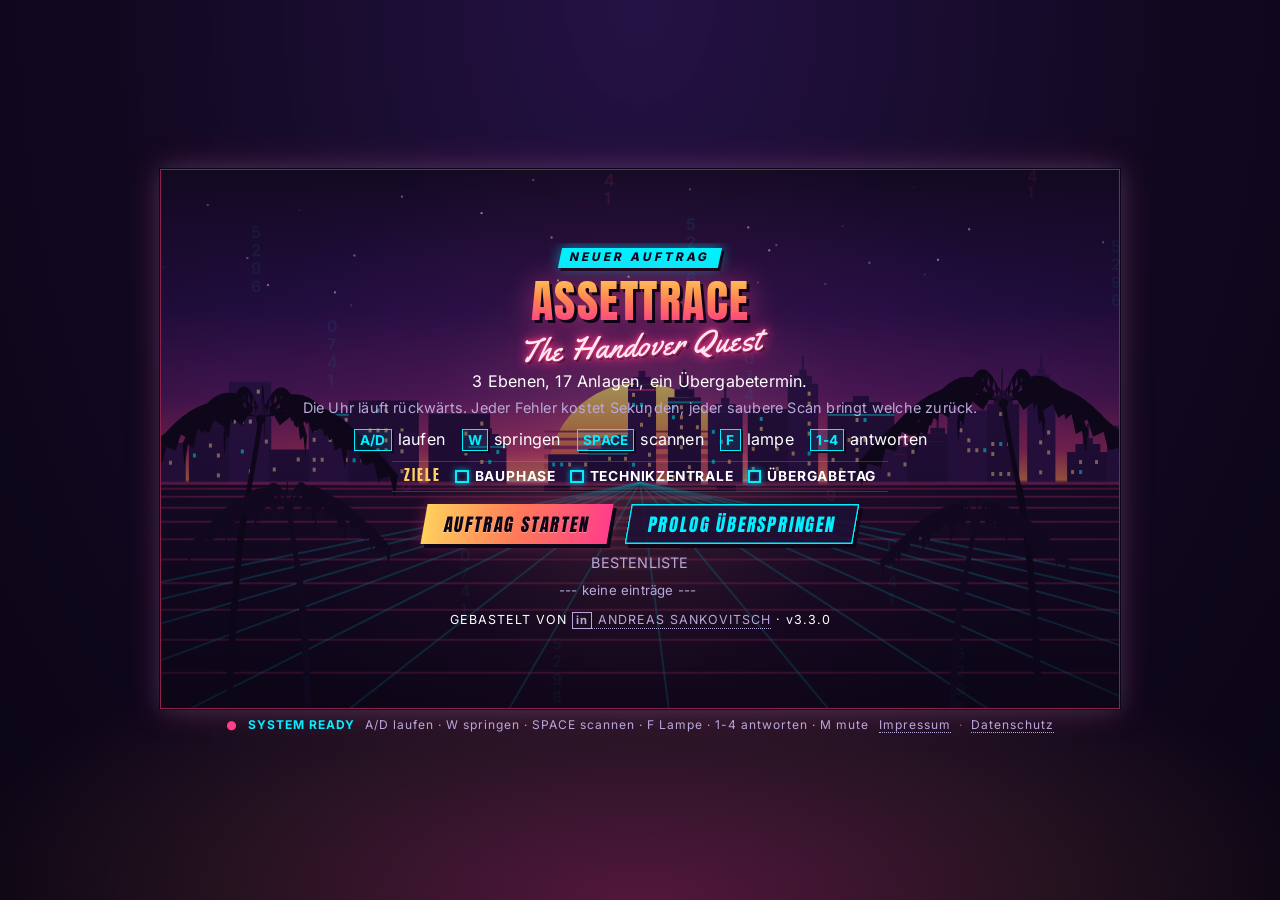
==== commit bfdd8cd2: "chore: Landing-URL auf https://app.assetident.com/ setzen CTA-Button und QR-Code der Belohnungs-Box " ====
--- a/index.html
+++ b/index.html
@@ -16,7 +16,7 @@
           karten in LinkedIn/Slack/WhatsApp).
        ══════════════════════════════════════════════════════════════════════ -->
   <script>
-    window.ASSETTRACE_LANDING = "https://assettrace.example.com";  // ← ÄNDERN
+    window.ASSETTRACE_LANDING = "https://app.assetident.com/";
     // Optional: Analytics-Endpunkt, der alle Spielereignisse per POST bekommt.
     // window.ASSETTRACE_API = "https://api.deine-domain.de/v1/game/events";
   </script>
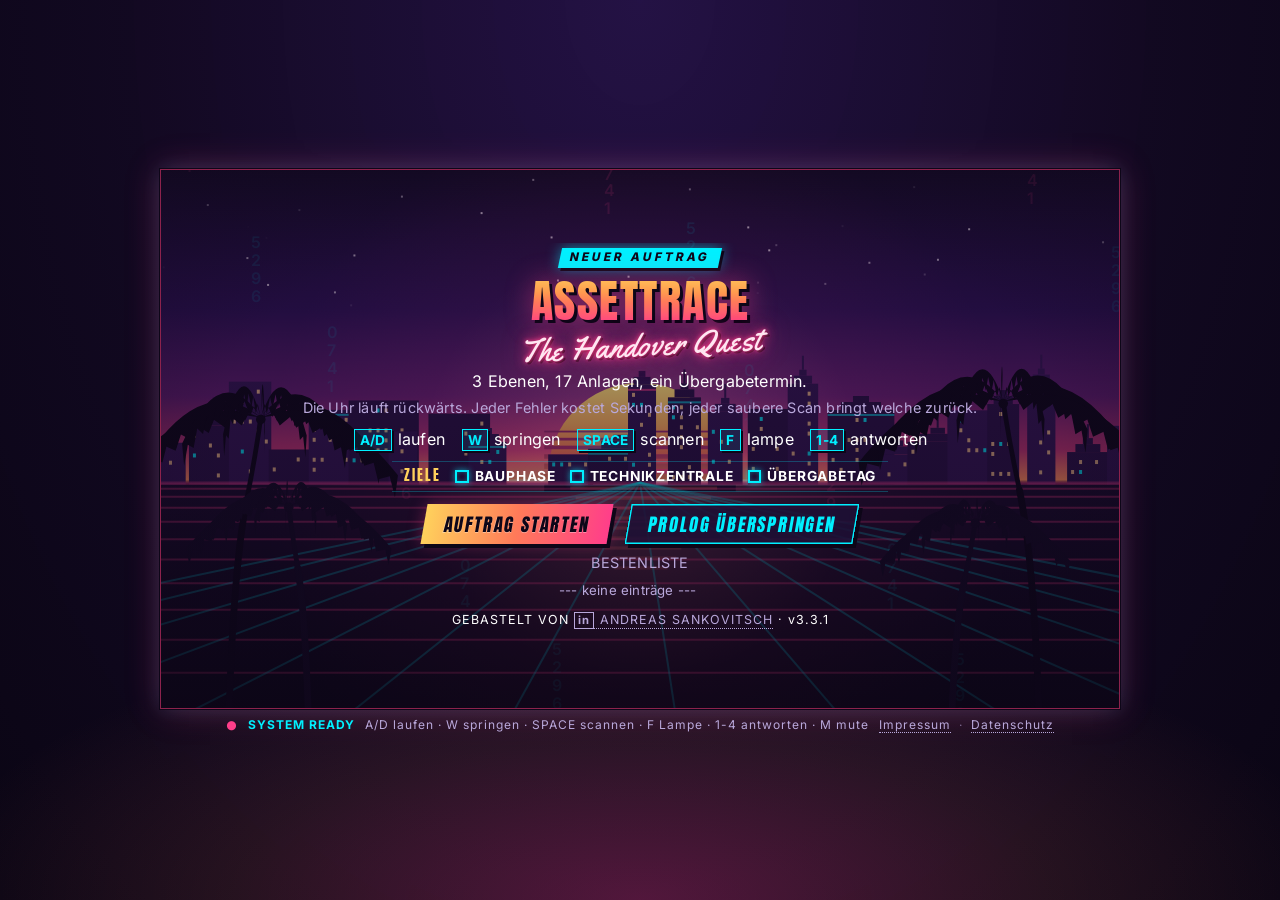
==== commit 98a9ab8d: "feat: Ruhiger Synthwave statt Trance-Loop (3.3.1) - 96 BPM statt 133, 16 Takte (40 s) bis zur Wieder" ====
--- a/index.html
+++ b/index.html
@@ -46,7 +46,7 @@
        reichte, damit wiederkehrende Besucher dauerhaft die alte Fassung sahen.
        Mitzählen schadet trotzdem nicht: es macht einen Release im Netzwerk-Tab
        sichtbar und umgeht notfalls einen bereits vergifteten Cache-Eintrag. -->
-  <link rel="stylesheet" href="style.css?v=3.3.0" />
+  <link rel="stylesheet" href="style.css?v=3.3.1" />
   <!-- Schriften liegen lokal unter fonts/ (keine CDN-Requests, CSP font-src 'self').
        Preload nur für die zwei, die schon auf dem Titelbild gebraucht werden. -->
   <link rel="preload" href="fonts/anton-latin.woff2" as="font" type="font/woff2" crossorigin />
@@ -121,6 +121,6 @@
     </div>
   </div>
 
-  <script src="bundle.js?v=3.3.0"></script>
+  <script src="bundle.js?v=3.3.1"></script>
 </body>
 </html>
